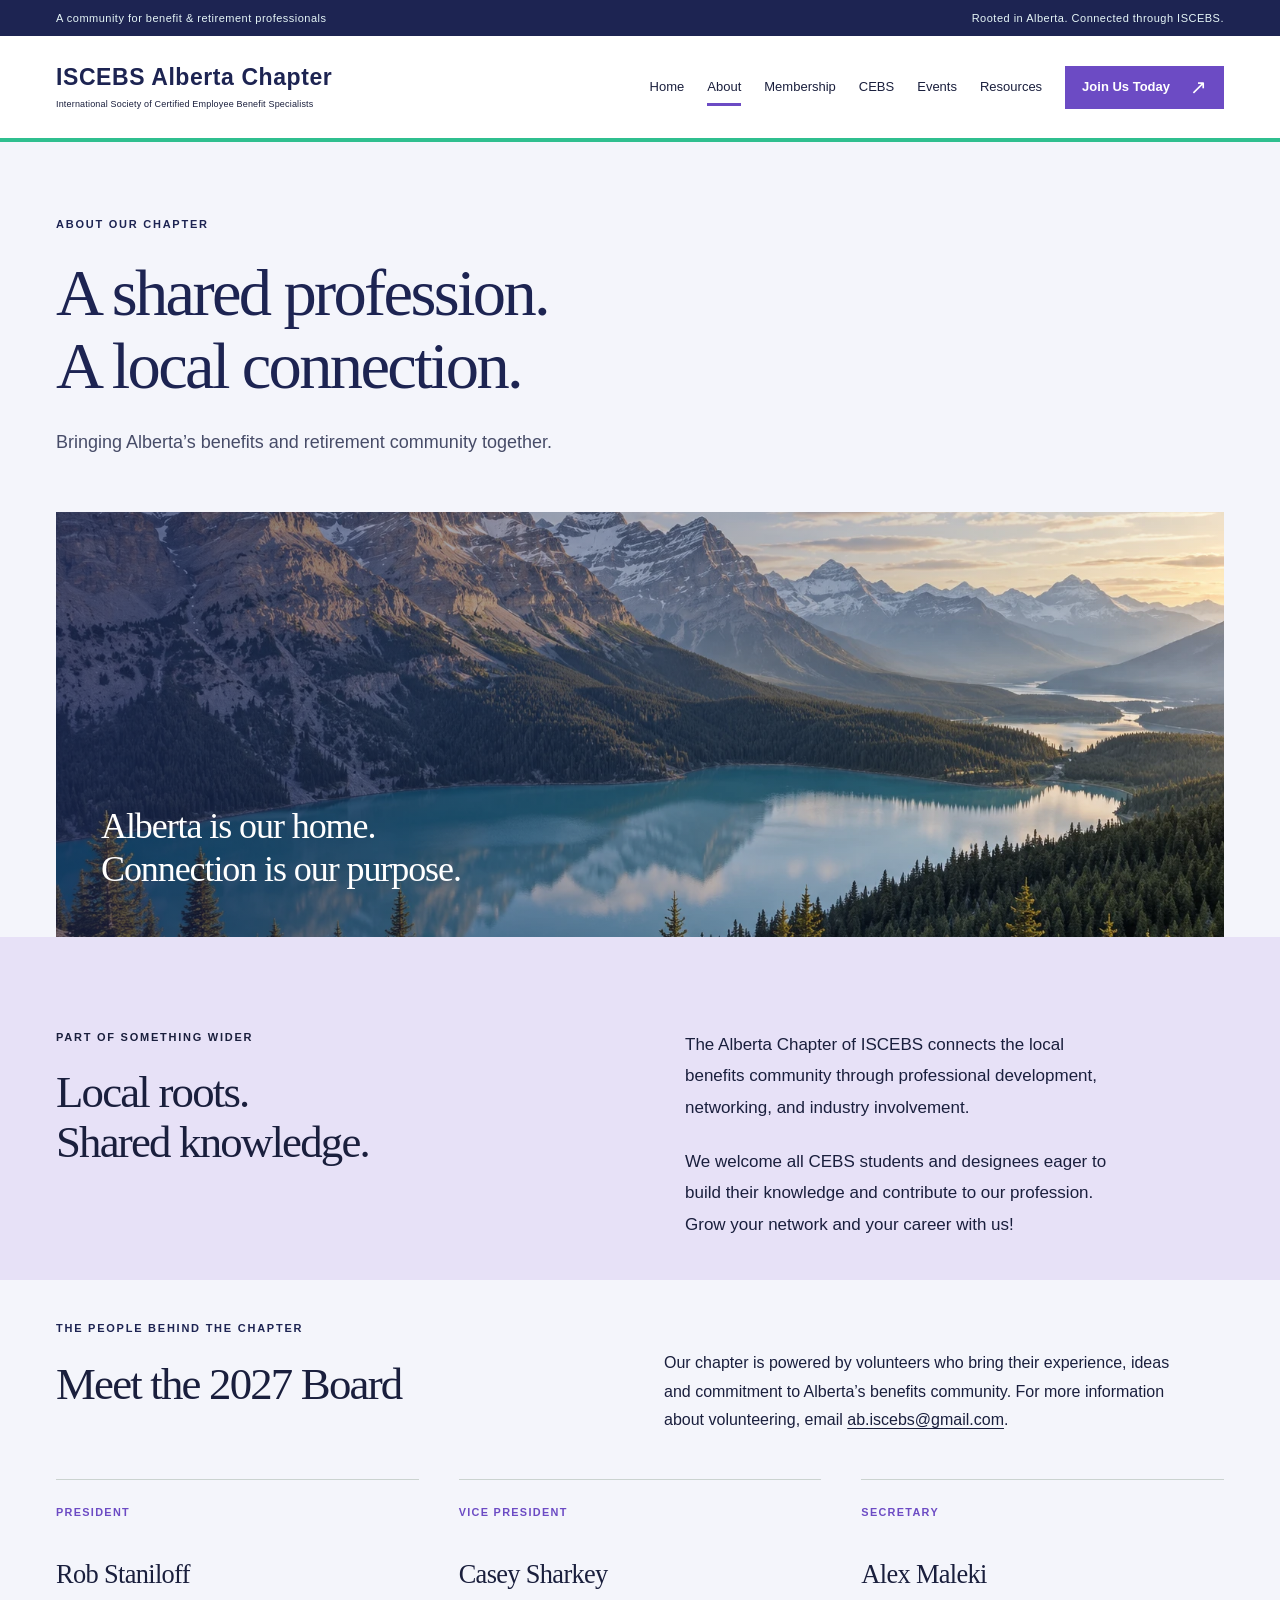
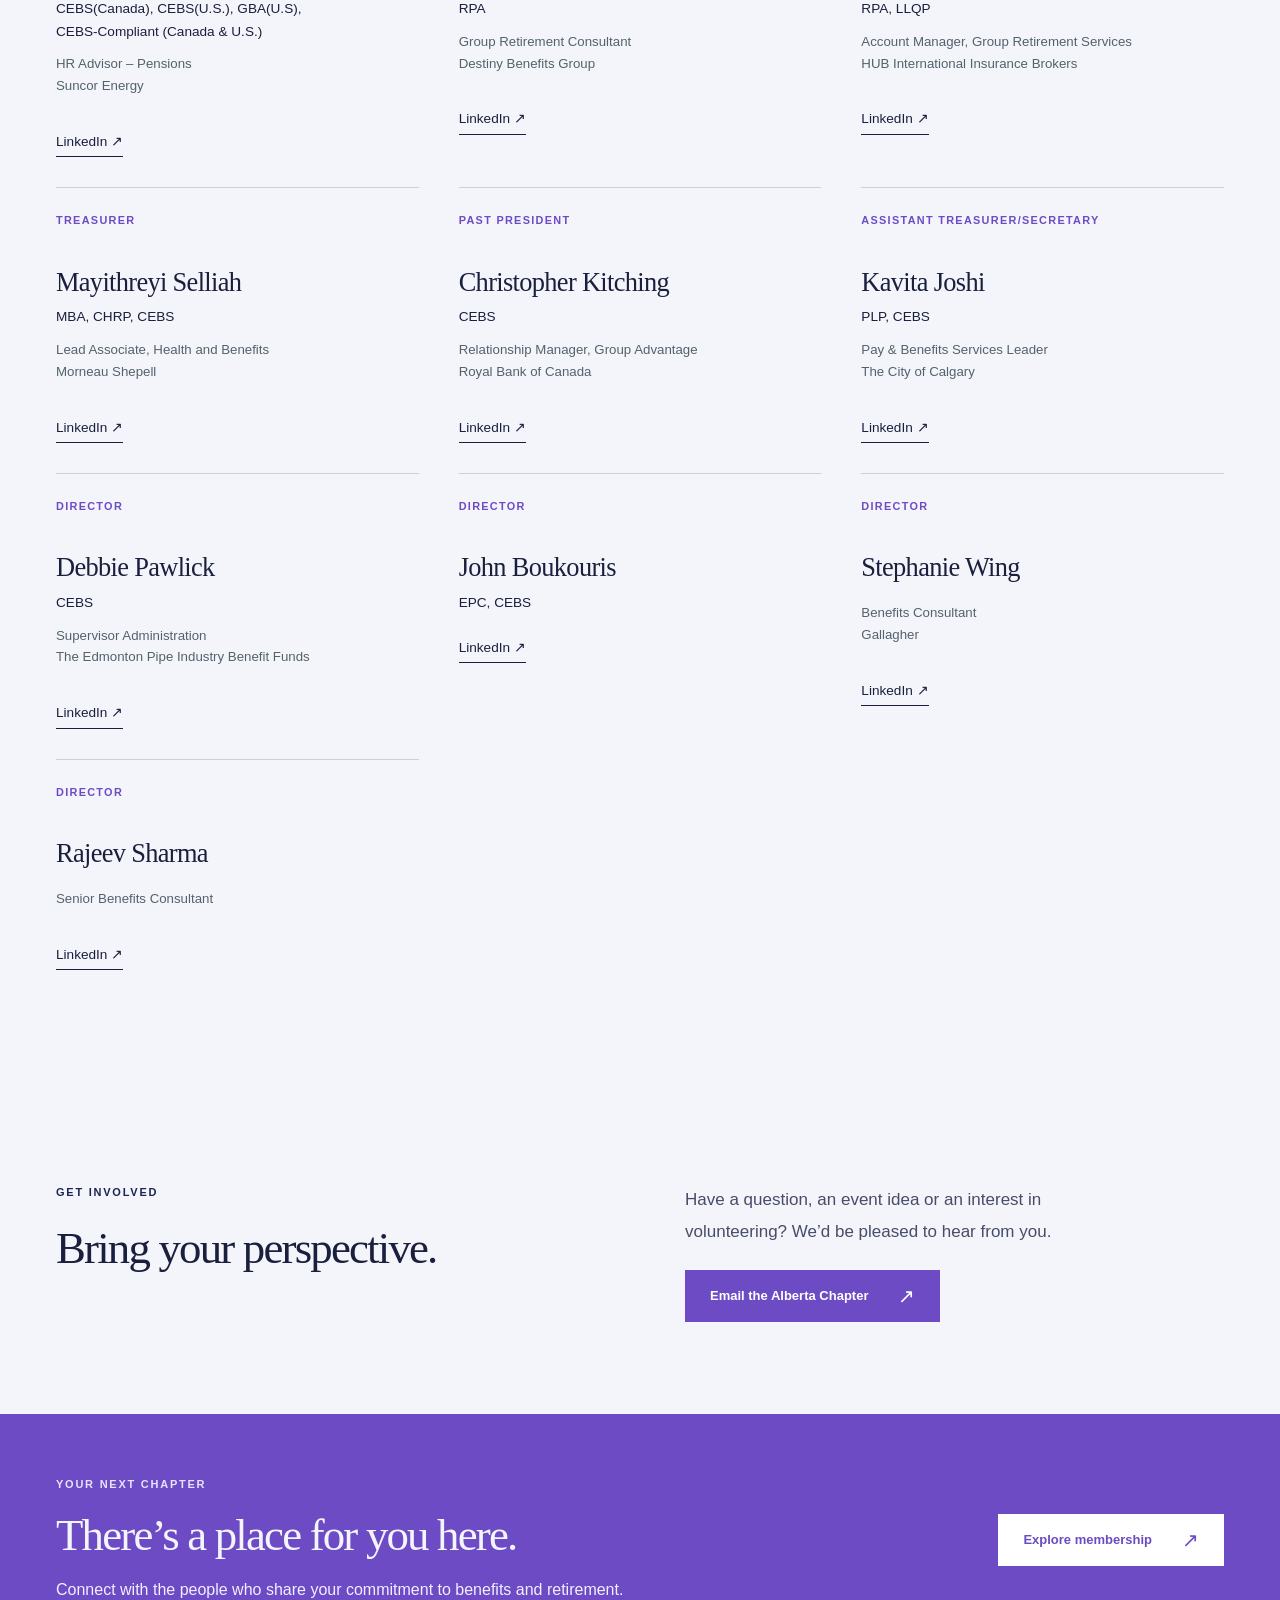
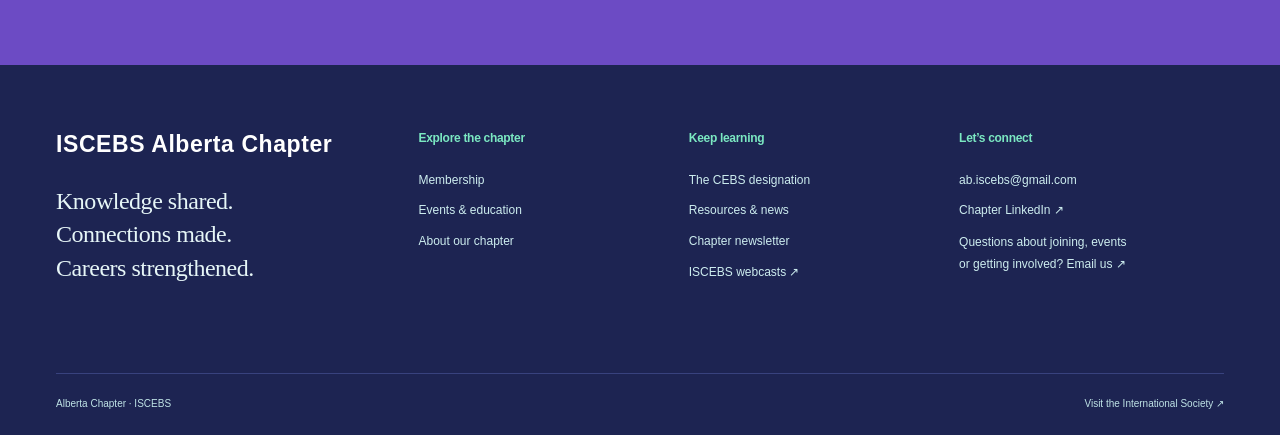
==== about.html @ be8a76d8 "Colour version 3: Northern Lights palette Full copy of the chapter site styled with midnight indigo," ====
<!doctype html><html lang="en-CA"><head><meta charset="UTF-8"><meta name="robots" content="noindex"><meta name="viewport" content="width=device-width,initial-scale=1"><meta name="description" content="Meet the Alberta Chapter of ISCEBS: a community for professional learning, collaboration and lasting connections."><meta property="og:type" content="website"><meta property="og:site_name" content="Alberta Chapter of ISCEBS"><meta property="og:title" content="About the Chapter | Alberta Chapter of ISCEBS"><meta property="og:description" content="Meet the Alberta Chapter of ISCEBS: a community for professional learning, collaboration and lasting connections."><meta property="og:url" content="https://abiscebs.com/about.html"><meta property="og:image" content="https://abiscebs.com/assets/share.jpg"><meta property="og:image:width" content="1200"><meta property="og:image:height" content="630"><meta property="og:image:alt" content="ISCEBS Alberta Chapter – Knowledge shared. Connections made."><meta property="og:locale" content="en_CA"><meta name="twitter:card" content="summary_large_image"><meta name="theme-color" content="#142f40"><title>About the Chapter | Alberta Chapter of ISCEBS</title><link rel="icon" href="assets/favicon.svg" type="image/svg+xml"><link rel="stylesheet" href="assets/style.css"><link rel="stylesheet" href="assets/vibrant.css"><script src="assets/site.js" defer></script><script src="assets/wix-config.js" defer></script><script src="assets/wix-client.js" defer></script><script src="assets/wix-board.js" defer></script></head><body class="vibrant"><a class="skip-link" href="#main">Skip to content</a><div class="topline"><div class="wrap">A community for benefit & retirement professionals<span>Rooted in Alberta. Connected through ISCEBS.</span></div></div><header><div class="wrap header-inner"><a class="wordmark" href="index.html" aria-label="Alberta Chapter of ISCEBS home"><strong>ISCEBS Alberta Chapter</strong><small>International Society of Certified Employee Benefit Specialists</small></a><button class="menu-toggle" aria-controls="site-nav" aria-expanded="false">Menu <span aria-hidden="true">☰</span></button><nav id="site-nav" aria-label="Main navigation"><a href="index.html">Home</a><a href="about.html" aria-current="page">About</a><a href="membership.html">Membership</a><a href="cebs.html">CEBS</a><a href="events.html">Events</a><a href="resources.html">Resources</a><a class="button nav-join" href="http://iscebs.org/join" target="_blank" rel="noopener noreferrer">Join Us Today<span aria-hidden="true">↗</span></a></nav></div></header><main id="main"><section class="page-intro wrap"><div class="eyebrow">ABOUT OUR CHAPTER</div><h1>A shared profession.<br>A local connection.</h1><p class="intro-text">Bringing Alberta’s benefits and retirement community together.</p></section><section class="wrap about-image"><img src="assets/alberta.webp" alt="Morning light across a mountain lake in Alberta"><div class="image-label">Alberta is our home.<br>Connection is our purpose.</div></section><section class="soft-section chapter-context"><div class="wrap section split"><div><div class="eyebrow">PART OF SOMETHING WIDER</div><h2>Local roots.<br>Shared knowledge.</h2></div><div class="prose"><p>The Alberta Chapter of ISCEBS connects the local benefits community through professional development, networking, and industry involvement.</p><p>We welcome all CEBS students and designees eager to build their knowledge and contribute to our profession. Grow your network and your career with us!</p></div></div></section><section class="wrap section" id="board" aria-labelledby="board-heading"><div class="board-intro"><div><div class="eyebrow">THE PEOPLE BEHIND THE CHAPTER</div><h2 id="board-heading">Meet the 2027 Board</h2></div><p>Our chapter is powered by volunteers who bring their experience, ideas and commitment to Alberta’s benefits community. For more information about volunteering, email <a href="mailto:ab.iscebs@gmail.com" style="text-decoration:underline;text-underline-offset:3px">ab.iscebs@gmail.com</a>.</p></div><div class="board-grid" data-wix-board><article class="board-member"><div class="eyebrow">President</div><h3>Rob Staniloff</h3><p class="board-credentials">CEBS(Canada), CEBS(U.S.), GBA(U.S), CEBS-Compliant (Canada &amp; U.S.)</p><p class="board-work">HR Advisor – Pensions<br>Suncor Energy</p><a class="board-link" href="https://www.linkedin.com/in/rob-staniloff-cebs-canada-cebs-u-s-gba-u-s-cebs-compliant-canada-and-u-s-%F0%9F%87%A8%F0%9F%87%A6-%F0%9F%87%BA%F0%9F%87%B8-157169285/" target="_blank" rel="noopener noreferrer" aria-label="Rob Staniloff on LinkedIn">LinkedIn <span aria-hidden="true">↗</span></a></article><article class="board-member"><div class="eyebrow">Vice President</div><h3>Casey Sharkey</h3><p class="board-credentials">RPA</p><p class="board-work">Group Retirement Consultant<br>Destiny Benefits Group</p><a class="board-link" href="https://www.linkedin.com/in/caseysharkeyandco/" target="_blank" rel="noopener noreferrer" aria-label="Casey Sharkey on LinkedIn">LinkedIn <span aria-hidden="true">↗</span></a></article><article class="board-member"><div class="eyebrow">Secretary</div><h3>Alex Maleki</h3><p class="board-credentials">RPA, LLQP</p><p class="board-work">Account Manager, Group Retirement Services<br>HUB International Insurance Brokers</p><a class="board-link" href="https://www.linkedin.com/in/amalekii/" target="_blank" rel="noopener noreferrer" aria-label="Alex Maleki on LinkedIn">LinkedIn <span aria-hidden="true">↗</span></a></article><article class="board-member"><div class="eyebrow">Treasurer</div><h3>Mayithreyi Selliah</h3><p class="board-credentials">MBA, CHRP, CEBS</p><p class="board-work">Lead Associate, Health and Benefits<br>Morneau Shepell</p><a class="board-link" href="https://www.linkedin.com/in/mayithreyi/" target="_blank" rel="noopener noreferrer" aria-label="Mayithreyi Selliah on LinkedIn">LinkedIn <span aria-hidden="true">↗</span></a></article><article class="board-member"><div class="eyebrow">Past President</div><h3>Christopher Kitching</h3><p class="board-credentials">CEBS</p><p class="board-work">Relationship Manager, Group Advantage<br>Royal Bank of Canada</p><a class="board-link" href="https://www.linkedin.com/in/chriskitching/" target="_blank" rel="noopener noreferrer" aria-label="Christopher Kitching on LinkedIn">LinkedIn <span aria-hidden="true">↗</span></a></article><article class="board-member"><div class="eyebrow">Assistant Treasurer/Secretary</div><h3>Kavita Joshi</h3><p class="board-credentials">PLP, CEBS</p><p class="board-work">Pay &amp; Benefits Services Leader<br>The City of Calgary</p><a class="board-link" href="https://www.linkedin.com/in/kavita-joshi-plp-cebs-ab603215/" target="_blank" rel="noopener noreferrer" aria-label="Kavita Joshi on LinkedIn">LinkedIn <span aria-hidden="true">↗</span></a></article><article class="board-member"><div class="eyebrow">Director</div><h3>Debbie Pawlick</h3><p class="board-credentials">CEBS</p><p class="board-work">Supervisor Administration<br>The Edmonton Pipe Industry Benefit Funds</p><a class="board-link" href="https://www.linkedin.com/in/debbie-pawlick-370826a8/" target="_blank" rel="noopener noreferrer" aria-label="Debbie Pawlick on LinkedIn">LinkedIn <span aria-hidden="true">↗</span></a></article><article class="board-member"><div class="eyebrow">Director</div><h3>John Boukouris</h3><p class="board-credentials">EPC, CEBS</p><a class="board-link" href="https://www.linkedin.com/in/john-boukouris-epc-cebs-69357921/" target="_blank" rel="noopener noreferrer" aria-label="John Boukouris on LinkedIn">LinkedIn <span aria-hidden="true">↗</span></a></article><article class="board-member"><div class="eyebrow">Director</div><h3>Stephanie Wing</h3><p class="board-credentials"></p><p class="board-work">Benefits Consultant<br>Gallagher</p><a class="board-link" href="https://www.linkedin.com/in/wingstephanie/" target="_blank" rel="noopener noreferrer" aria-label="Stephanie Wing on LinkedIn">LinkedIn <span aria-hidden="true">↗</span></a></article><article class="board-member"><div class="eyebrow">Director</div><h3>Rajeev Sharma</h3><p class="board-credentials"></p><p class="board-work">Senior Benefits Consultant</p><a class="board-link" href="https://www.linkedin.com/in/rajeev-sharma-60226117/" target="_blank" rel="noopener noreferrer" aria-label="Rajeev Sharma on LinkedIn">LinkedIn <span aria-hidden="true">↗</span></a></article></div></section><section class="wrap section split"><div><div class="eyebrow">GET INVOLVED</div><h2>Bring your perspective.</h2></div><div class="prose"><p>Have a question, an event idea or an interest in volunteering? We’d be pleased to hear from you.</p><a class="button" href="mailto:ab.iscebs@gmail.com">Email the Alberta Chapter<span aria-hidden="true">↗</span></a></div></section><section class="join-band"><div class="wrap join-inner"><div><div class="eyebrow">YOUR NEXT CHAPTER</div><h2>There’s a place for you here.</h2><p>Connect with the people who share your commitment to benefits and retirement.</p></div><a class="button light" href="membership.html">Explore membership<span aria-hidden="true">↗</span></a></div></section></main><footer><div class="wrap footer-main"><div class="footer-brand"><a class="wordmark" href="index.html"><strong>ISCEBS Alberta Chapter</strong></a><p>Knowledge shared.<br>Connections made.<br>Careers strengthened.</p></div><div><h3>Explore the chapter</h3><a href="membership.html">Membership</a><a href="events.html">Events & education</a><a href="about.html">About our chapter</a></div><div><h3>Keep learning</h3><a href="cebs.html">The CEBS designation</a><a href="resources.html">Resources & news</a><a href="newsletter.html">Chapter newsletter</a><a href="https://www.iscebs.org/home/education---resources/webcasts" target="_blank" rel="noopener noreferrer">ISCEBS webcasts ↗</a></div><div><h3>Let’s connect</h3><a href="mailto:ab.iscebs@gmail.com">ab.iscebs@gmail.com</a><a href="https://www.linkedin.com/company/94094639/" target="_blank" rel="noopener noreferrer">Chapter LinkedIn ↗</a><p>Questions about joining, events<br>or getting involved? <a class="footer-email" href="mailto:ab.iscebs@gmail.com">Email us&nbsp;<span aria-hidden="true">↗</span></a></p></div></div><div class="wrap footer-bottom"><span>Alberta Chapter · ISCEBS</span><a href="https://www.iscebs.org/" target="_blank" rel="noopener noreferrer">Visit the International Society ↗</a></div></footer></body></html>
---- assets/style.css ----
:root{--navy:#142f40;--ink:#173548;--blue:#355d70;--ivory:#f7f5ef;--paper:#fff;--muted:#586972;--line:#d9dfdf;--sage:#dfe8df;--gold:#dbcda9;--serif:Georgia,'Times New Roman',serif;--sans:'Aptos','Segoe UI',Arial,sans-serif}*{box-sizing:border-box}html{scroll-behavior:smooth;scroll-padding-top:100px}body{margin:0;color:var(--ink);background:var(--ivory);font-family:var(--sans);font-size:16px;line-height:1.65}a{color:inherit;text-decoration:none}button,input{font:inherit}button,a,input,summary{-webkit-tap-highlight-color:transparent}button{cursor:pointer}img{display:block;width:100%;height:100%;object-fit:cover}h1,h2,h3,p{margin-top:0}h1,h2{font-family:var(--serif);font-weight:400;letter-spacing:-.04em;line-height:1.1}h1{font-size:clamp(46px,5.2vw,76px)}h2{font-size:clamp(34px,3.5vw,50px);margin-bottom:26px}h3{font-size:22px;line-height:1.35;letter-spacing:-.025em;font-weight:550;margin-bottom:12px}p{margin-bottom:23px}em{font-weight:400}.wrap{max-width:1280px;width:calc(100% - 112px);margin-inline:auto}.eyebrow{font-size:11px;font-weight:650;letter-spacing:.16em;text-transform:uppercase;margin-bottom:22px;line-height:1.6}.topline{background:var(--navy);color:#e4e9e7;font-size:11px;letter-spacing:.045em}.topline>.wrap{display:flex;justify-content:space-between;padding-block:9px}header{background:var(--ivory);border-bottom:1px solid var(--line);position:sticky;top:0;z-index:10}.header-inner{display:flex;align-items:center;justify-content:space-between;min-height:102px;gap:28px}.wordmark{display:inline-block}.wordmark strong{font-weight:650;font-size:23px;letter-spacing:.025em;white-space:nowrap;line-height:1.3}.wordmark strong span{color:#85948d;font-weight:300;padding-inline:5px}.wordmark small{display:block;font-size:9px;letter-spacing:.02em;max-width:278px;margin-top:5px;line-height:1.5}nav{display:flex;align-items:center;gap:23px;font-size:13px}nav>a:not(.button){position:relative;padding-block:10px;white-space:nowrap}nav>a[aria-current=page]:after{content:'';position:absolute;height:2px;left:0;right:0;bottom:2px;background:var(--blue)}nav a:hover{color:var(--blue)}.button{display:inline-flex;align-items:center;justify-content:center;gap:30px;background:var(--navy);color:white;min-height:52px;padding:13px 24px;font-size:13px;font-weight:550;border:1px solid var(--navy);line-height:1.5;transition:background .2s,transform .2s}.button:hover{background:#2b5367;color:white;transform:translateY(-2px)}.button.light{background:var(--ivory);color:var(--navy);border-color:var(--ivory)}.button.light:hover{background:var(--sage)}.button.nav-join{min-height:43px;padding:10px 16px;gap:20px}.button span,.text-link span,.hero-link span{font-size:20px;line-height:1}.text-link{display:inline-flex;align-items:center;justify-content:space-between;gap:28px;font-size:14px;font-weight:550;border-bottom:1px solid #899da5;padding-bottom:8px}.text-link:hover{color:#527184;border-color:currentColor}.menu-toggle{display:none}.hero{display:grid;grid-template-columns:1.03fr 1fr;min-height:650px}.hero-copy{background:var(--navy);color:var(--ivory);padding:70px 62px 48px max(56px,calc((100vw - 1280px)/2));display:flex;flex-direction:column;justify-content:center}.hero-copy .eyebrow{color:#bacac9}.hero h1{max-width:650px;font-size:clamp(45px,4.65vw,72px);margin-bottom:30px}.hero-copy p{max-width:540px;font-size:17px;color:#dee6e7;line-height:1.8}.actions{display:flex;gap:30px;align-items:center;flex-wrap:wrap;margin-top:16px}.hero-link{display:inline-flex;align-items:center;gap:25px;border-bottom:1px solid #728893;padding-bottom:6px;font-size:14px}.hero-note{display:flex;align-items:center;gap:16px;font-size:11px;letter-spacing:.02em;color:#bfcece;margin-top:52px}.short-rule{width:28px;height:1px;background:var(--gold)}.hero-photo{position:relative;overflow:hidden}.hero-photo img{object-position:55% center}.hero-photo:after{content:'';position:absolute;inset:40% 0 0;background:linear-gradient(transparent,rgba(13,34,41,.6))}.photo-caption{position:absolute;z-index:1;bottom:47px;left:42px;font-family:var(--serif);font-size:33px;line-height:1.2;color:white;letter-spacing:-.03em}.chapter-strip{display:grid;grid-template-columns:repeat(3,1fr);border-bottom:1px solid var(--line);padding-block:30px;color:var(--muted);font-size:13px}.chapter-strip span{padding-left:25px;border-left:1px solid #a6b4b3}.chapter-strip span:first-child{padding-left:0;border:0}.section{padding-block:92px}.vision-grid{display:grid;grid-template-columns:.75fr 1.25fr;gap:110px}.prose{font-size:17px;color:#4a606c;line-height:1.85}.prose p:last-child{margin-bottom:0}.margin-note{color:#63746b;font-family:var(--serif);font-style:italic;font-size:26px;line-height:1.4;margin-top:50px;letter-spacing:-.02em}.credential-section{padding-block:88px;background:#e7ece7}.credential-grid{display:grid;grid-template-columns:.82fr 1.18fr;gap:95px;align-items:center}.credential-grid>div>h2{max-width:550px}.credential-art{min-height:440px;background:var(--navy);color:var(--ivory);padding:38px 38px 28px;display:flex;flex-direction:column;position:relative;overflow:hidden}.credential-art:after{content:'';position:absolute;width:360px;height:360px;border:1px solid #416070;border-radius:50%;right:-120px;bottom:-160px}.credential-art>span{font-size:9px;letter-spacing:.16em;z-index:1}.big-cebs{font-family:var(--serif);font-size:clamp(75px,7.6vw,117px);letter-spacing:-.055em;line-height:1.2;margin-block:42px 25px}.big-cebs>span{font-family:var(--sans);font-size:19px;vertical-align:top;display:inline-block;padding-top:15px}.credential-lines{display:flex;flex-direction:column;gap:6px;font-size:9px;letter-spacing:.17em;color:#bed0cc}.credential-bottom{font-family:var(--serif);font-size:28px;line-height:1.3;margin-top:auto;padding-top:25px;z-index:1}.credential-section .text-link{margin-top:28px}.section-top{display:flex;justify-content:space-between;align-items:end;gap:30px;margin-bottom:38px}.section-top h2{margin-bottom:0}.section-top>.text-link{margin-bottom:5px;white-space:nowrap}.event-feature{display:flex;align-items:center;gap:37px;border-top:1px solid #aab7b8;border-bottom:1px solid #aab7b8;padding:32px 0}.event-feature:hover .event-info h3{color:#51758a}.event-date{width:96px;height:128px;flex-shrink:0;background:var(--sage);display:flex;flex-direction:column;align-items:center;justify-content:center;line-height:1.2}.event-date>span{letter-spacing:.13em;font-size:11px}.event-date strong{font-family:var(--serif);font-weight:400;font-size:58px;margin-block:2px}.event-date small{font-size:11px}.event-info .eyebrow{margin-bottom:9px;color:var(--muted)}.event-info h3{font-family:var(--serif);font-size:31px;font-weight:400;margin-bottom:10px}.event-info p{margin-bottom:10px;color:var(--muted)}.event-meta{font-size:12px}.round-arrow{margin-left:auto;flex-shrink:0;border:1px solid #99acad;border-radius:50%;width:49px;height:49px;display:grid;place-items:center;font-size:24px}.resource-feature{display:grid;grid-template-columns:1.1fr .9fr;background:#e8ece9;margin-bottom:100px}.resource-photo{min-height:400px}.resource-photo img{object-position:60% center}.resource-copy{padding:62px 50px}.resource-copy p{color:var(--muted);max-width:400px}.join-band{background:var(--navy);color:var(--ivory);padding-block:62px}.join-inner{display:flex;align-items:center;justify-content:space-between;gap:50px}.join-inner .eyebrow{color:#bdcbc9;margin-bottom:17px}.join-inner h2{margin-bottom:17px}.join-inner p{color:#cbd8d8;margin:0}.join-inner>.button{flex-shrink:0}footer{background:#f0eee7}.footer-main{display:grid;grid-template-columns:1.4fr 1fr 1fr 1.15fr;gap:40px;padding-block:65px}.footer-brand p{font-family:var(--serif);font-size:24px;line-height:1.4;letter-spacing:-.02em;margin-top:24px}.footer-main h3{font-size:12px;font-weight:650;margin-bottom:24px}.footer-main>div>a:not(.wordmark){display:block;font-size:12px;color:#4f6570;margin-bottom:11px}.footer-main>div>p:not(.footer-brand p){font-size:12px;color:#4f6570;line-height:1.8}.footer-bottom{display:flex;justify-content:space-between;gap:20px;border-top:1px solid #cfd6d3;padding-block:22px;font-size:10px;color:var(--muted)}.page-intro{padding-top:74px;padding-bottom:53px}.page-intro h1{margin-bottom:25px;max-width:900px}.intro-text{font-size:18px;max-width:650px;color:var(--muted);line-height:1.75;margin-bottom:0}.membership-lead{display:grid;grid-template-columns:1fr 1fr;gap:85px;margin-bottom:95px}.membership-statement{background:var(--navy);padding:42px;color:var(--ivory);position:relative;overflow:hidden}.membership-statement h2{font-size:38px;max-width:400px;position:relative}.membership-statement p{color:#d1dedd;max-width:400px;position:relative}.large-number{font-family:var(--serif);font-size:160px;line-height:1;color:#345362;display:block;margin-bottom:35px;letter-spacing:-.08em}.member-reasons{align-self:center}.member-reasons article{display:flex;gap:25px;padding:25px 0;border-top:1px solid var(--line)}.member-reasons article:last-child{border-bottom:1px solid var(--line)}.member-reasons article>span{font-family:var(--serif);font-size:26px;color:#85958e}.member-reasons p{color:var(--muted);margin-bottom:0}.soft-section{background:#e9eee9}.split{display:grid;grid-template-columns:1fr 1fr;gap:90px}.split>div>p{color:var(--muted);max-width:440px}.steps{display:grid;grid-template-columns:repeat(3,1fr);gap:48px;margin-block:35px}.steps article{border-top:1px solid #97aaa9;padding-top:26px}.steps article>span{font-family:var(--serif);font-size:35px;color:#768d88;display:block;margin-bottom:25px}.steps p{color:var(--muted)}.faq-section{display:grid;grid-template-columns:.85fr 1.15fr;gap:80px;padding-top:30px}.faq details{border-top:1px solid #bdc9ca;padding:20px 0}.faq details:last-child{border-bottom:1px solid #bdc9ca}.faq summary{list-style:none;cursor:pointer;font-size:16px;font-weight:550;display:flex;justify-content:space-between;gap:25px}.faq summary::-webkit-details-marker{display:none}.faq summary>span{font-size:23px;line-height:1.2;font-weight:400}.faq details[open] summary>span{transform:rotate(45deg)}.faq details>div{padding-top:17px;color:var(--muted)}.faq a{text-decoration:underline;text-underline-offset:3px}.cebs-intro{padding-top:10px}.cebs-intro .credential-art{min-height:420px}.cebs-intro .button{margin-top:25px}.designation-tracks{display:grid;grid-template-columns:1fr 1fr;gap:30px}.designation-tracks article{border-top:1px solid #96aaa5;padding-top:25px}.designation-tracks .eyebrow{font-size:9px;margin-bottom:12px;letter-spacing:.1em}.designation-tracks h3{font-family:var(--serif);font-size:50px;font-weight:400}.designation-tracks p{font-size:13px;color:var(--muted)}.track-note{grid-column:1/-1;border-top:1px solid #b9c9c2;padding-top:18px;color:var(--muted);font-size:13px}.course-list{padding:0;margin:0;list-style:none}.course-list li{display:flex;align-items:center;gap:24px;padding:22px 0;border-top:1px solid #bdc9ca}.course-list li:last-child{border-bottom:1px solid #bdc9ca}.course-list li>strong{font-size:13px;width:85px;flex-shrink:0}.course-list h3{font-size:16px;margin-bottom:4px}.course-list div>span{font-size:11px;color:var(--muted)}.course-index{margin-left:auto;color:#91a0a0;font-family:var(--serif);font-size:22px}.featured-event{display:grid;grid-template-columns:1fr 1fr;gap:80px;margin-bottom:90px;align-items:start}.event-poster{background:var(--navy);color:var(--ivory);padding:42px;min-height:570px;display:flex;flex-direction:column;position:relative;overflow:hidden}.event-poster:after{content:'';position:absolute;inset:auto -60px -160px auto;width:350px;height:350px;border:1px solid #416575;border-radius:50%}.event-poster h2{font-size:clamp(40px,4.5vw,64px);margin-block:43px 60px}.event-poster h2 em{color:var(--gold)}.poster-bottom{display:flex;flex-direction:column;margin-top:auto;position:relative;z-index:1}.poster-bottom strong{font-family:var(--serif);font-size:32px;font-weight:400}.poster-bottom span{font-size:12px;letter-spacing:.05em;color:#bbcecc}.tag{display:inline-block;font-size:10px;letter-spacing:.04em;padding:5px 10px;background:var(--sage);margin-bottom:22px}.event-details h2{font-size:38px}.event-details>p{color:var(--muted)}dl{margin-block:28px}dl>div{display:grid;grid-template-columns:100px 1fr;gap:17px;border-top:1px solid var(--line);padding:14px 0;font-size:13px}dt{font-weight:600}dd{margin:0;color:var(--muted)}.small-note{font-size:11px;color:var(--muted);line-height:1.7;margin-top:20px}.resource-row{border-top:1px solid #b7c9c1;padding-top:20px;margin-top:25px}.resource-row small{display:block;font-size:11px;margin-top:10px}.resource-banner{display:grid;grid-template-columns:1.4fr 1fr;min-height:345px;background:var(--navy);color:var(--ivory)}.resource-banner>div{padding:45px;display:flex;flex-direction:column;justify-content:center}.resource-banner>div>span{font-size:10px;letter-spacing:.14em;margin-bottom:30px;color:#c0d0cb}.resource-banner h2{font-size:36px;margin:0}.resource-controls{display:flex;justify-content:space-between;gap:25px;align-items:center;padding-bottom:33px;border-bottom:1px solid var(--line)}.filters{display:flex;gap:8px;flex-wrap:wrap}.filters button{border:1px solid #b9c8c5;background:transparent;padding:8px 16px;font-size:12px;border-radius:2px;color:var(--ink)}.filters button[aria-pressed=true]{background:var(--navy);color:white;border-color:var(--navy)}.filters button:hover{border-color:var(--navy)}.search-label input{width:235px;background:transparent;border:0;border-bottom:1px solid #9cafae;padding:9px 2px;font-size:13px;color:var(--ink);border-radius:0}.resource-list{display:grid;grid-template-columns:repeat(3,1fr);column-gap:45px}.resource-item{padding:32px 0 28px;border-bottom:1px solid #bfcccc;display:flex;flex-direction:column}.resource-item .eyebrow{color:#52675d;margin-bottom:17px}.resource-item h3{font-family:var(--serif);font-size:29px;font-weight:400}.resource-item p{color:var(--muted);font-size:14px}.access-note{font-size:10px;color:var(--muted);margin-top:auto;margin-bottom:17px}.resource-item .text-link{align-self:start;font-size:12px}.about-image{height:425px;position:relative;overflow:hidden}.about-image:after{content:'';position:absolute;inset:0;background:linear-gradient(90deg,rgba(10,30,39,.55),transparent)}.about-image img{object-position:center 48%}.image-label{position:absolute;bottom:45px;left:45px;z-index:1;font-family:var(--serif);font-size:36px;color:#fff;line-height:1.2;letter-spacing:-.03em}.sr-only{position:absolute;width:1px;height:1px;padding:0;margin:-1px;overflow:hidden;clip:rect(0,0,0,0);white-space:nowrap;border:0}.skip-link{position:fixed;top:-80px;left:20px;z-index:100;background:var(--ivory);padding:12px 20px;border:2px solid var(--navy)}.skip-link:focus{top:12px}:focus-visible{outline:3px solid #ba914d;outline-offset:5px}[hidden]{display:none!important}
@media(min-width:1600px){.hero-copy{padding-right:80px}.hero{min-height:730px}}
@media(max-width:1150px){.wrap{width:calc(100% - 72px)}.header-inner{gap:20px}nav{gap:16px;font-size:12px}.wordmark strong{font-size:20px}.wordmark small{font-size:8px;max-width:235px}.hero-copy{padding:55px 40px 40px 36px}.hero h1{font-size:54px}.hero{min-height:625px}.hero-copy p{font-size:15px}.credential-grid,.vision-grid{gap:55px}.credential-art{padding:30px;min-height:420px}.footer-main{gap:22px}.footer-brand .wordmark strong{font-size:18px}.featured-event{gap:45px}.split{gap:55px}.resource-banner h2{font-size:32px}}
@media(max-width:960px){.header-inner{min-height:87px}.menu-toggle{display:flex;gap:15px;align-items:center;background:transparent;color:var(--ink);padding:10px 0;border:0;font-size:13px}nav{display:none;position:absolute;top:100%;left:0;right:0;background:var(--ivory);padding:20px 36px 30px;border-bottom:1px solid var(--line);box-shadow:0 12px 20px #142f4012}nav.open{display:flex;align-items:stretch;flex-direction:column;gap:8px}nav a{font-size:15px}nav .button{align-self:start;margin-top:10px}nav>a[aria-current=page]:after{width:32px}.hero h1{font-size:47px}.hero{min-height:600px}.hero-copy{padding-right:30px}.hero .actions{gap:22px}.hero-link{font-size:12px}.hero .button{padding:12px 18px;gap:18px}.hero-note{font-size:10px;margin-top:40px}.photo-caption{left:30px;font-size:29px}.section{padding-block:70px}.vision-grid{grid-template-columns:.65fr 1.35fr;gap:45px}.prose{font-size:16px}.credential-grid{gap:45px;grid-template-columns:.85fr 1.15fr}.credential-section{padding-block:70px}.credential-art{min-height:430px;padding:26px}.big-cebs{font-size:78px}.resource-copy{padding:40px 30px}.resource-photo{min-height:375px}.resource-copy h2{font-size:35px}.resource-feature{margin-bottom:70px}.join-inner h2{font-size:37px}.join-inner p{font-size:14px}.footer-main{grid-template-columns:1.3fr 1fr;row-gap:35px}.membership-lead{gap:45px;margin-bottom:70px}.membership-statement{padding:30px}.membership-statement h2{font-size:33px}.steps{gap:30px}.faq-section{gap:45px}.designation-tracks{gap:20px}.course-list li{gap:15px}.course-list li>strong{width:75px;font-size:12px}.course-list h3{font-size:14px}.featured-event{gap:35px}.event-poster{padding:30px;min-height:550px}.event-poster h2{font-size:43px}.event-details h2{font-size:32px}.event-details .button{font-size:12px;gap:15px;padding:12px 15px}.resource-banner>div{padding:30px}.resource-banner h2{font-size:29px}.resource-controls{align-items:start;flex-direction:column}.resource-list{grid-template-columns:repeat(2,1fr)}.resource-controls .search-label,.search-label input{width:100%}}
@media(max-width:650px){.wrap{width:calc(100% - 40px)}.topline>.wrap{font-size:9px;letter-spacing:0;padding-block:7px}.topline span{display:none}.header-inner{min-height:80px;gap:15px}.wordmark strong{font-size:19px}.wordmark small{max-width:210px;font-size:7px}.hero{display:flex;flex-direction:column}.hero-copy{padding:44px 24px 35px}.hero h1{font-size:46px;line-height:1.07;max-width:420px;margin-bottom:25px}.hero-copy p{font-size:15px}.hero-copy .eyebrow{font-size:10px}.hero-note{margin-top:32px}.hero-photo{height:310px}.hero-photo img{object-position:center 60%}.photo-caption{bottom:25px;left:25px;font-size:28px}.chapter-strip{padding-block:21px;font-size:10px;gap:10px;line-height:1.5}.chapter-strip span{padding-left:12px}.section{padding-block:52px}h2{font-size:35px}.vision-grid,.credential-grid,.split,.membership-lead,.featured-event,.faq-section{grid-template-columns:1fr;gap:28px}.margin-note{display:none}.vision-grid h2{margin-bottom:0}.prose{font-size:15px}.credential-section{padding-block:48px}.credential-grid{gap:34px}.credential-art{min-height:325px;max-width:none;padding:28px}.big-cebs{font-size:103px;margin-block:20px}.credential-bottom{font-size:25px;padding-top:17px}.credential-art:after{right:-60px}.credential-lines{font-size:8px}.section-top{align-items:start;flex-direction:column;gap:22px;margin-bottom:26px}.section-top h2{max-width:330px}.event-feature{gap:20px;padding-block:25px;position:relative;align-items:start}.event-date{width:69px;height:105px}.event-date strong{font-size:47px}.event-date>span,.event-date small{font-size:9px}.event-info .eyebrow{font-size:8px}.event-info h3{font-size:25px}.event-info p{font-size:12px;margin-bottom:8px}.event-meta{font-size:10px;padding-right:15px}.round-arrow{display:none}.resource-feature{display:flex;flex-direction:column;margin-bottom:50px}.resource-photo{min-height:0;height:245px}.resource-copy{padding:33px 25px 38px}.resource-copy .eyebrow{font-size:10px}.resource-copy h2{font-size:34px}.resource-copy p{font-size:14px}.join-band{padding-block:44px}.join-inner{align-items:start;flex-direction:column;gap:24px}.join-inner h2{font-size:36px}.join-inner p{font-size:14px}.footer-main{grid-template-columns:1fr 1fr;gap:30px 20px;padding-block:45px}.footer-brand{grid-column:1/-1}.footer-brand p{font-size:22px;margin-bottom:0}.footer-main>div:last-child{grid-column:1/-1}.footer-main h3{font-size:11px;margin-bottom:18px}.footer-main>div>a:not(.wordmark){font-size:11px}.footer-bottom{flex-direction:column;gap:10px;padding-block:20px}.page-intro{padding-top:45px;padding-bottom:35px}.page-intro h1{font-size:45px}.intro-text{font-size:16px}.membership-lead{margin-bottom:50px}.membership-statement{padding:32px}.membership-statement h2{font-size:35px}.large-number{font-size:120px;margin-bottom:25px}.member-reasons article{padding-block:21px}.member-reasons article>span{font-size:23px}.member-reasons h3{font-size:21px}.member-reasons p{font-size:14px}.steps{grid-template-columns:1fr;gap:22px;margin-block:28px}.steps article{display:grid;grid-template-columns:45px 1fr;column-gap:15px;padding-top:20px}.steps article>span{grid-row:1/3;font-size:27px}.steps h3{font-size:20px}.steps p{font-size:14px;margin:0}.faq-section{padding-top:10px;padding-bottom:55px}.faq summary{font-size:15px}.faq details>div{font-size:14px}.cebs-intro{padding-top:5px}.cebs-intro .credential-art{min-height:310px}.designation-tracks{grid-template-columns:1fr;gap:25px}.designation-tracks h3{font-size:45px;margin-bottom:15px}.designation-tracks p{margin-bottom:12px}.course-list li{gap:15px}.course-list li>strong{width:79px;font-size:12px}.course-list h3{font-size:15px}.course-index{font-size:18px}.featured-event{margin-bottom:50px;gap:30px}.event-poster{min-height:420px;padding:30px}.event-poster h2{font-size:46px;margin-block:28px 45px}.poster-bottom strong{font-size:29px}.event-details h2{font-size:34px}.event-details>p{font-size:15px}dl>div{grid-template-columns:80px 1fr;font-size:12px}.event-details .button{min-height:52px;font-size:12px}.resource-banner{display:flex;flex-direction:column;min-height:0}.resource-banner img{height:240px}.resource-banner>div{padding:30px}.resource-banner>div>span{margin-bottom:18px;font-size:9px}.resource-banner h2{font-size:34px}.filters{gap:6px}.filters button{padding:7px 12px;font-size:11px}.resource-list{grid-template-columns:1fr}.resource-item{padding-block:26px}.resource-item h3{font-size:28px}.resource-item p{margin-bottom:17px}.resource-item .eyebrow{font-size:9px;margin-bottom:12px}.about-image{height:320px}.image-label{left:25px;bottom:27px;font-size:30px}.about-image img{object-position:60% center}.actions{gap:23px}.button{gap:24px;font-size:12px;padding:13px 21px}.eyebrow{font-size:10px;margin-bottom:18px}}
@media(prefers-reduced-motion:reduce){html{scroll-behavior:auto}*,*:before,*:after{transition:none!important}}

@media(max-width:360px){.wordmark strong{font-size:17px}.wordmark small{max-width:185px}.menu-toggle{font-size:12px;gap:8px}.hero h1{font-size:40px}.hero .actions{gap:17px}.hero .button{gap:14px}}

.registration-panel{border-top:1px solid var(--line,#d8dedb);padding:24px 0;margin-top:20px}.registration-panel h3{font-size:1.4rem;margin:0 0 12px}.registration-panel p{margin-bottom:16px}.registration-retry{background:transparent;border:0;padding:0;color:inherit;text-decoration:underline;font:inherit;cursor:pointer}.registration-panel [hidden]{display:none!important}

.board-intro{display:grid;grid-template-columns:1fr 1fr;gap:48px;align-items:end;margin-bottom:44px}.board-intro p{max-width:520px;margin:0;line-height:1.8}.board-grid{display:grid;grid-template-columns:repeat(3,minmax(0,1fr));column-gap:40px;row-gap:0}.board-member{border-top:1px solid #cbd3d0;padding:30px 0;display:flex;flex-direction:column;align-items:flex-start;min-width:0}.board-member .eyebrow{font-size:.68rem;letter-spacing:.12em;line-height:1.6}.board-member h3{font-family:Georgia,serif;font-size:1.65rem;line-height:1.2;margin:15px 0 8px;font-weight:400}.board-credentials{font-size:.85rem;line-height:1.65;margin:0 0 20px;max-width:290px}.board-link{margin-top:auto;font-size:.85rem;text-decoration:none;border-bottom:1px solid currentColor;padding-bottom:3px}.board-link:hover{opacity:.7}@media(max-width:900px){.board-grid{grid-template-columns:repeat(2,minmax(0,1fr))}}@media(max-width:600px){.board-intro{grid-template-columns:1fr;gap:20px}.board-grid{grid-template-columns:1fr}.board-member{padding:26px 0}}

.board-portrait{display:block;width:160px;max-width:100%;height:auto;aspect-ratio:372/491;object-fit:cover;margin:0 0 20px;border-radius:2px}.board-member{padding-top:24px}

.board-work{font-size:.83rem;line-height:1.65;color:#53626b;margin:0 0 22px;max-width:290px}.board-member .board-credentials{margin-bottom:10px}.board-member .board-link{margin-top:12px}

.chapter-context .section{padding-bottom:40px}#board{padding-top:40px}@media(max-width:600px){.chapter-context .section{padding-bottom:28px}#board{padding-top:28px}}

.newsletter-feature{display:grid;grid-template-columns:1.1fr .9fr;align-items:center;gap:72px}.newsletter-feature p{color:var(--muted);line-height:1.8;max-width:520px}.newsletter-cover{background:#142f40;color:#f7f5ef;padding:40px;min-height:300px;display:flex;flex-direction:column;justify-content:space-between}.newsletter-cover .eyebrow{color:#bccdca}.newsletter-cover h3,.newsletter-cover h2{font-family:Georgia,serif;font-size:42px;font-weight:400;line-height:1.12;margin:32px 0}.newsletter-cover p{color:#d5dfdc;font-size:14px;margin:0}.newsletter-latest{padding-block:24px 40px}.newsletter-empty{border-top:1px solid #cbd3d0;margin-top:30px;padding:24px 0;color:var(--muted)}@media(max-width:700px){.newsletter-feature{grid-template-columns:1fr;gap:30px}.newsletter-cover{padding:30px;min-height:260px}.newsletter-cover h3,.newsletter-cover h2{font-size:36px}}

.issue-breadcrumb{display:flex;justify-content:space-between;gap:20px;padding-block:30px;font-size:13px;color:var(--muted)}.issue-hero{background:#142f40;color:#f7f5ef;padding:54px}.issue-hero .eyebrow{color:#c4d7d0}.issue-hero h1{font-size:clamp(48px,7vw,88px);margin:24px 0;line-height:1.03}.issue-hero>p{max-width:620px;color:#d4dfdc;font-size:20px}.issue-meta{display:flex;flex-wrap:wrap;gap:22px;margin-top:38px;font-size:12px;letter-spacing:.12em}.issue-draft{color:#ead8ae}.issue-review-note{font-size:13px;color:#5b5544;background:#f0eadc;padding:18px 28px;line-height:1.6}.issue-contents{display:flex;flex-wrap:wrap;gap:22px;padding-block:28px;border-bottom:1px solid #cbd3d0;font-size:14px}.issue-contents>span{font-size:11px;letter-spacing:.1em;align-self:center}.issue-body{max-width:1100px}.issue-section{padding-block:64px;border-bottom:1px solid #cbd3d0;scroll-margin-top:40px}.issue-section h2{font-size:clamp(32px,4vw,48px)}.issue-lead{font-size:20px;color:var(--muted)}.president-message,.society-feature,.board-spotlight{display:grid;grid-template-columns:.85fr 1.3fr;gap:64px}.issue-president-photo{width:120px;height:auto;margin-bottom:22px}.issue-byline{font-size:14px;color:var(--muted)}.issue-label{display:inline-block;font-size:12px;color:#716242;line-height:1.6;margin-bottom:18px}.achievement-grid{display:grid;grid-template-columns:repeat(3,1fr);gap:28px;margin-top:32px}.achievement-grid article{border-top:3px solid #a2b6ae;padding-top:20px}.achievement-grid h3{font:26px Georgia,serif}.achievement-grid p{color:var(--muted);line-height:1.7}.issue-callout{background:#e9eee9;padding:28px;margin-top:30px}.issue-callout p{max-width:800px;line-height:1.7}.education-list{margin:10px 0 30px}.education-list article{display:grid;grid-template-columns:36px 1fr 150px;gap:24px;border-top:1px solid #cbd3d0;padding:24px 0}.education-list h3{font:26px Georgia,serif;margin:0 0 10px}.education-list p{margin:0;color:var(--muted);line-height:1.7}.education-list small{color:var(--muted);line-height:1.6}.society-feature{background:#e9eee9;padding-inline:30px}.society-links a{display:block;text-decoration:none;padding:18px 0;border-bottom:1px solid #c0cbc4}.society-links span{display:block;color:var(--muted);font-size:14px;margin-top:8px}.board-spotlight img{width:190px;max-width:100%;height:auto;margin-bottom:24px}.board-spotlight h3{font:30px Georgia,serif}.spotlight-pending{background:#f0eadc;padding:24px;font-size:15px}.spotlight-pending ul{padding-left:20px}.issue-closing{padding:60px 0}.issue-closing p{color:var(--muted)}.issue-closing .text-link{margin:22px}@media(max-width:700px){.issue-hero{padding:30px}.issue-breadcrumb{flex-direction:column;gap:8px}.president-message,.society-feature,.board-spotlight,.achievement-grid{grid-template-columns:1fr;gap:30px}.issue-section{padding-block:40px}.education-list article{grid-template-columns:28px 1fr;gap:16px}.education-list small{grid-column:2}.society-feature{padding-inline:20px}.issue-contents{gap:16px}.issue-hero>p{font-size:17px}}

.event-description p{margin:0 0 14px;line-height:1.7}.event-description ul,.event-description ol{margin:0 0 14px;padding-left:20px;line-height:1.7}.event-description h4{margin:18px 0 8px}
.calendar-links{display:flex;flex-wrap:wrap;gap:18px;margin-top:6px}
.featured-event+.featured-event{margin-top:48px}
.featured-event-empty{border-top:1px solid #aab7b8;border-bottom:1px solid #aab7b8}.featured-event-empty p{max-width:620px;line-height:1.8}

.rsvp-form{display:grid;gap:16px;margin-top:8px;max-width:520px}
.rsvp-field{display:grid;gap:6px;font-size:.9rem;border:0;padding:0;margin:0}
.rsvp-field>span,.rsvp-field legend{font-weight:600;font-size:.85rem;padding:0}
.rsvp-field input:not([type=radio]):not([type=checkbox]),.rsvp-field select,.rsvp-field textarea{font:inherit;padding:11px 12px;border:1px solid #aab7b8;border-radius:2px;background:#fff;color:inherit;width:100%;box-sizing:border-box}
.rsvp-field input:focus,.rsvp-field select:focus,.rsvp-field textarea:focus{outline:2px solid var(--navy,#142f40);outline-offset:1px}
.rsvp-choice label{display:flex;gap:10px;align-items:center;font-weight:400;padding:3px 0}
.rsvp-choice.invalid legend{color:#a3261b}
.rsvp-error{color:#a3261b;font-size:.9rem;margin:0}
.rsvp-form button[type=submit]{justify-self:start;cursor:pointer}
.rsvp-form button[disabled]{opacity:.6;cursor:wait}

/* Past events (events.html) */
.past-events{max-width:1040px}
.past-events>h2{max-width:none;margin-bottom:22px}
.past-events>.past-intro{font-size:15px;color:var(--muted);line-height:1.7;margin:0 0 40px}
.past-year>h3{font-family:var(--serif);font-weight:400;font-size:22px;margin:0 0 18px;color:var(--ink)}
.past-list{list-style:none;margin:0 0 32px;padding:0}
.past-event{display:grid;grid-template-columns:197px 1fr;border-top:1px solid #cbd3d0;padding:26px 0 30px}
.past-event:last-child{border-bottom:1px solid #cbd3d0}
.past-event time{grid-row:span 2;font-size:13px;color:var(--muted);padding-top:6px}
.past-event h4{font-family:var(--serif);font-weight:400;font-size:24px;line-height:1.3;letter-spacing:-.02em;margin:0;color:var(--ink)}
.past-event p{margin:10px 0 0;font-size:13px;color:var(--muted)}
details.past-year{border-top:1px solid #cbd3d0;border-bottom:1px solid #cbd3d0}
details.past-year+details.past-year{border-top:0}
details.past-year>summary{cursor:pointer;padding:22px 0;font-size:14px;color:var(--ink);position:relative;padding-right:30px}
details.past-year>summary::after{content:"+";position:absolute;right:8px;top:50%;transform:translateY(-50%);font-size:18px;font-weight:300}
details.past-year[open]>summary::after{content:"\2212"}
details.past-year .past-list{margin:0}
details.past-year .past-event:last-child{border-bottom:0}
@media (max-width:700px){.past-event{grid-template-columns:1fr}.past-event time{grid-row:auto;padding:0 0 6px}.past-event h4{font-size:21px}}
div.past-year .past-list{margin-bottom:0}details.past-year{border-top:0}

/* Tickets (events.html) */
.ticket-form{display:grid;gap:16px;margin-top:8px;max-width:560px}
.ticket-list{display:grid}
.ticket-row{display:grid;grid-template-columns:1fr auto auto;gap:16px;align-items:center;border-top:1px solid #cbd3d0;padding:14px 0}
.ticket-row:last-child{border-bottom:1px solid #cbd3d0}
.ticket-row small{display:block;color:var(--muted);font-size:.8rem;margin-top:3px}
.ticket-price{font-size:.95rem;white-space:nowrap}
.ticket-qty select{font:inherit;padding:8px 10px;border:1px solid #aab7b8;border-radius:2px;background:#fff}
.ticket-status{font-size:.8rem;color:var(--muted)}
.ticket-form button[type=submit]{justify-self:start;cursor:pointer}
.ticket-form button[disabled]{opacity:.6;cursor:wait}
.sr-only{position:absolute;width:1px;height:1px;padding:0;margin:-1px;overflow:hidden;clip:rect(0,0,0,0);border:0}
.purchase-notice{background:var(--sage);padding:18px 22px;margin-top:24px;line-height:1.6}
.registration-panel .ticket-row:first-child{border-top:0}
.section.page-top{padding-top:74px;padding-bottom:0}.section.page-top+.section{padding-top:64px}
nav.issue-contents{position:static;background:none;box-shadow:none;padding-inline:0;border-bottom:1px solid #cbd3d0}
.issue-president-photo{width:220px;max-width:100%;aspect-ratio:3/4;object-fit:cover;margin-bottom:24px}.board-spotlight img{width:300px;max-width:100%;aspect-ratio:3/4;object-fit:cover;margin-bottom:24px}
.footer-email{white-space:nowrap}.footer-email:hover{color:var(--blue)}
.email-tool{padding-bottom:80px}.email-controls{display:grid;gap:18px;border-top:1px solid var(--line);padding-top:26px}.email-controls label{display:flex;flex-direction:column;gap:8px;font-size:12px;font-weight:650;letter-spacing:.08em;text-transform:uppercase;max-width:520px}.email-controls select{font:inherit;font-size:15px;text-transform:none;letter-spacing:0;font-weight:400;padding:11px 12px;border:1px solid #9cafae;background:#fff;color:var(--ink)}.email-buttons{display:flex;flex-wrap:wrap;gap:16px;align-items:center}.email-buttons button[disabled]{opacity:.45;cursor:not-allowed}.button.light-outline{background:transparent;color:var(--navy)}.button.light-outline:hover{background:var(--sage);color:var(--navy)}.email-buttons .text-link{background:none;border:0;border-bottom:1px solid #899da5;padding:0 0 6px;color:var(--ink)}.email-help{font-size:14px;color:var(--muted);margin:22px 0;max-width:760px}.email-help p{margin-bottom:8px}.email-preview{display:block;width:100%;height:1400px;border:1px solid var(--line);background:#f7f5ef}
.event-rows{margin-bottom:90px}.event-rows>h2{margin-bottom:22px}.event-row{display:grid;grid-template-columns:96px 1fr;gap:34px;border-top:1px solid #aab7b8;padding:28px 0;scroll-margin-top:120px}.event-row:last-child{border-bottom:1px solid #aab7b8}.event-row .event-date{width:96px;height:118px}.event-row-info .eyebrow{margin-bottom:8px;color:var(--muted)}.event-row-info h3{font-family:var(--serif);font-size:28px;font-weight:400;margin-bottom:8px}.event-row-desc{color:var(--muted);margin-bottom:8px;display:-webkit-box;-webkit-line-clamp:2;-webkit-box-orient:vertical;overflow:hidden}.event-row .event-meta{color:var(--ink)}.event-row .registration-panel{border:0;padding:0;margin-top:16px}.event-row .registration-panel>.button{min-height:44px;padding:10px 20px}@media(max-width:650px){.event-row{grid-template-columns:64px 1fr;gap:18px;padding:22px 0}.event-row .event-date{width:64px;height:90px}.event-row .event-date strong{font-size:38px}.event-row-info h3{font-size:23px}.event-rows{margin-bottom:50px}}
/* Membership: tighter lead section (no large AB mark) */
.membership-statement{display:flex;flex-direction:column;justify-content:center}.membership-statement .button{align-self:flex-start}.membership-statement h2{margin-bottom:18px}
@media(min-width:651px){.page-intro--tight{padding-top:48px;padding-bottom:28px}.membership-lead{gap:64px;margin-bottom:72px}.membership-statement{padding:48px 44px}.member-reasons article{padding:20px 0}}
@media(max-width:650px){.page-intro--tight{padding-top:32px;padding-bottom:20px}}
/* Events: less space above Past events */
@media(min-width:651px){.past-events{padding-top:0}.event-rows{margin-bottom:44px}}
@media(max-width:650px){.past-events{padding-top:0}.event-rows{margin-bottom:32px}}
---- assets/vibrant.css ----
/* Colour version 3: Northern Lights over Alberta.
   Midnight indigo sky, aurora green and violet, soft lavender. */
:root{
  --glacier:#2FBF8F;
  --lake:#1D2452;
  --canola:#7BE8C2;
  --rose:#6C4BC4;
  --glacier-deep:#13785A;
  --spruce:#1A1F3D;
  --snow:#F4F5FB;
  --lavender:#E7E1F7;
  --navy:var(--spruce);
  --ink:var(--spruce);
  --ivory:var(--snow);
  --muted:#474C68;
  --line:#DCDDF0;
  --sage:#E4E7F7;
}
body.vibrant{background:var(--snow);color:var(--spruce)}


/* Top line + header */
.vibrant .topline{background:var(--lake);color:#E6F6F7}
.vibrant header{background:#fff;border-bottom:4px solid var(--glacier)}
.vibrant .wordmark strong{color:var(--lake)}
.vibrant nav>a[aria-current=page]:after{background:var(--rose);height:3px}
.vibrant nav a:hover{color:var(--glacier)}
.vibrant .button{background:var(--rose);border-color:var(--rose);color:#fff}
.vibrant .button:hover{background:#563A9F;border-color:#563A9F;color:#fff}

/* Hero: the one big colour moment */
.vibrant .hero-copy{background:var(--glacier-deep);color:#fff;position:relative}
.vibrant .hero h1{color:#fff}
.vibrant .hero-copy p{color:#F0FBFC}
.vibrant .hero-note{color:#fff}
.vibrant .short-rule{background:var(--canola);height:3px;width:36px}

/* Three statements, three colours */
.vibrant .chapter-strip{padding-block:0;border-bottom:0;gap:0;color:#fff;font-size:15px;font-weight:550}
.vibrant .chapter-strip span{border:0;padding:22px 26px}
.vibrant .chapter-strip span:first-child{padding-left:26px;background:var(--lake)}
.vibrant .chapter-strip span:nth-child(2){background:var(--canola);color:var(--spruce)}
.vibrant .chapter-strip span:nth-child(3){background:var(--rose)}
.vibrant .chapter-strip{width:100%;max-width:none}

/* Vision */
.vibrant .eyebrow{color:var(--lake)}
.vibrant .vision-grid h2{color:var(--lake)}
.vibrant .margin-note{color:var(--rose)}
.vibrant .prose{color:var(--muted)}

/* CEBS: canola field */
.vibrant .credential-section{background:var(--canola)}
.vibrant .credential-section .eyebrow{color:var(--spruce)}
.vibrant .credential-section .prose{color:#1A1F3D}
.vibrant .credential-art{background:var(--lake)}
.vibrant .credential-art:after{border-color:var(--glacier)}
.vibrant .credential-lines{color:#C9F5E4}
.vibrant .credential-bottom{color:var(--canola)}
.vibrant .text-link{border-color:var(--rose)}
.vibrant .text-link:hover{color:var(--rose)}
.vibrant .credential-section .text-link{border-color:var(--spruce)}
.vibrant .credential-section .text-link:hover{color:var(--lake)}

/* Events */
.vibrant .event-feature{border-color:var(--glacier)}
.vibrant .event-date{background:var(--glacier-deep);color:#fff}
.vibrant .event-feature:hover .event-info h3{color:var(--rose)}
.vibrant .round-arrow{border-color:var(--rose);color:var(--rose)}

/* Resources */
.vibrant .resource-feature{background:var(--lavender);border-top:6px solid var(--glacier)}

/* Join band: wild rose */
.vibrant .join-band{background:var(--rose)}
.vibrant .join-inner .eyebrow{color:#E9E2FF}
.vibrant .join-inner p{color:#F3EFFF}
.vibrant .join-band .button.light{background:#fff;border-color:#fff;color:var(--rose)}
.vibrant .join-band .button.light:hover{background:var(--canola);border-color:var(--canola);color:var(--spruce)}

/* Footer */
.vibrant footer{background:var(--lake);color:#E6F6F7}
.vibrant footer .wordmark strong{color:#fff}
.vibrant .footer-main>div>a:not(.wordmark),.vibrant .footer-main>div>p:not(.footer-brand p){color:#CDEDEF}
.vibrant .footer-main h3{color:var(--canola)}
.vibrant .footer-bottom{border-color:#38427E;color:#BFE3E6}

@media(max-width:650px){
  .vibrant .chapter-strip{grid-template-columns:1fr}
  .vibrant .chapter-strip span,.vibrant .chapter-strip span:first-child{padding:14px 20px}
}

/* ---------- Inner pages ---------- */
/* Eyebrows sitting on dark panels stay light */
.vibrant .event-poster .eyebrow,.vibrant .newsletter-cover .eyebrow,.vibrant .membership-statement .eyebrow,.vibrant .resource-banner .eyebrow{color:var(--canola)}

/* Page intros */
.vibrant .page-intro h1{color:var(--lake)}

/* Soft sections become canola fields, like the CEBS block on Home */
.vibrant .soft-section{background:var(--canola)}
.vibrant .soft-section .eyebrow,.vibrant .soft-section h2{color:var(--spruce)}
.vibrant .soft-section p,.vibrant .soft-section .prose,.vibrant .soft-section .split>div>p,.vibrant .soft-section small,.vibrant .soft-section .resource-row small{color:#1A1F3D}
.vibrant .soft-section .text-link{border-color:var(--spruce);color:var(--spruce)}
.vibrant .soft-section .text-link:hover{color:var(--lake)}
.vibrant .soft-section .resource-row{border-color:rgba(26,31,61,.35)}
.vibrant .designation-tracks article,.vibrant .track-note{border-color:rgba(26,31,61,.4)}
.vibrant .soft-section .designation-tracks h3{color:var(--lake)}
.vibrant .soft-section .designation-tracks p,.vibrant .soft-section .track-note{color:#1A1F3D}

/* Membership */
.vibrant .membership-statement{background:var(--glacier-deep)}
.vibrant .membership-statement p{color:#F0FBFC}
.vibrant .member-reasons article>span,.vibrant .steps article>span,.vibrant .course-index{color:var(--rose)}
.vibrant .steps article{border-top:3px solid var(--glacier)}
.vibrant .faq summary>span{color:var(--rose)}
.vibrant .faq details{border-color:#D3D6EE}

/* CEBS */
.vibrant .course-list li>strong{color:var(--lake)}

/* Events */
.vibrant .event-poster{background:var(--glacier-deep)}
.vibrant .event-poster:after{border-color:rgba(255,255,255,.35)}
.vibrant .event-poster h2 em{color:var(--canola)}
.vibrant .poster-bottom span{color:#E0F5F6}
.vibrant .tag{background:var(--canola);color:var(--spruce);font-weight:600}
.vibrant .event-row .event-date{background:var(--glacier-deep);color:#fff}
.vibrant .event-row{border-color:var(--glacier)}
.vibrant .past-event,.vibrant .past-year{border-color:#D3D6EE}

/* Resources + newsletter */
.vibrant .newsletter-cover{background:var(--rose)}
.vibrant .newsletter-cover .eyebrow{color:#E9E2FF}
.vibrant .newsletter-cover p{color:#F3EFFF}
.vibrant .filters button{border-color:var(--glacier)}
.vibrant .filters button[aria-pressed=true]{background:var(--lake);border-color:var(--lake)}
.vibrant .resource-item .eyebrow{color:var(--rose)}
.vibrant .resource-banner{background:var(--lake)}

/* About */
.vibrant .about-image:after{background:linear-gradient(90deg,rgba(29,36,82,.62),transparent)}
.vibrant .board-member .eyebrow{color:var(--rose)}

/* ---------- Version 3 specifics ---------- */
/* Home hero: night sky with an aurora glow (the one signature moment) */
.vibrant .hero-copy{background:
  radial-gradient(120% 70% at 15% 0%,rgba(79,224,176,.38),transparent 60%),
  radial-gradient(90% 60% at 95% 20%,rgba(140,105,230,.40),transparent 65%),
  #1D2452}
.vibrant .hero-copy p{color:#E6E9FA}
/* Lighter in-between sections: soft lavender instead of the mint band */
.vibrant .soft-section{background:var(--lavender)}
.vibrant .soft-section .text-link{border-color:var(--rose)}
/* Mint is bright enough to carry dark text; keep footer headings readable */
.vibrant .footer-main h3{color:var(--canola)}
.vibrant .text-link{border-color:var(--rose)}
.vibrant .text-link:hover{color:var(--rose)}
.vibrant .resource-item .eyebrow,.vibrant .board-member .eyebrow,.vibrant .member-reasons article>span,.vibrant .steps article>span,.vibrant .course-index,.vibrant .faq summary>span,.vibrant .margin-note{color:var(--rose)}
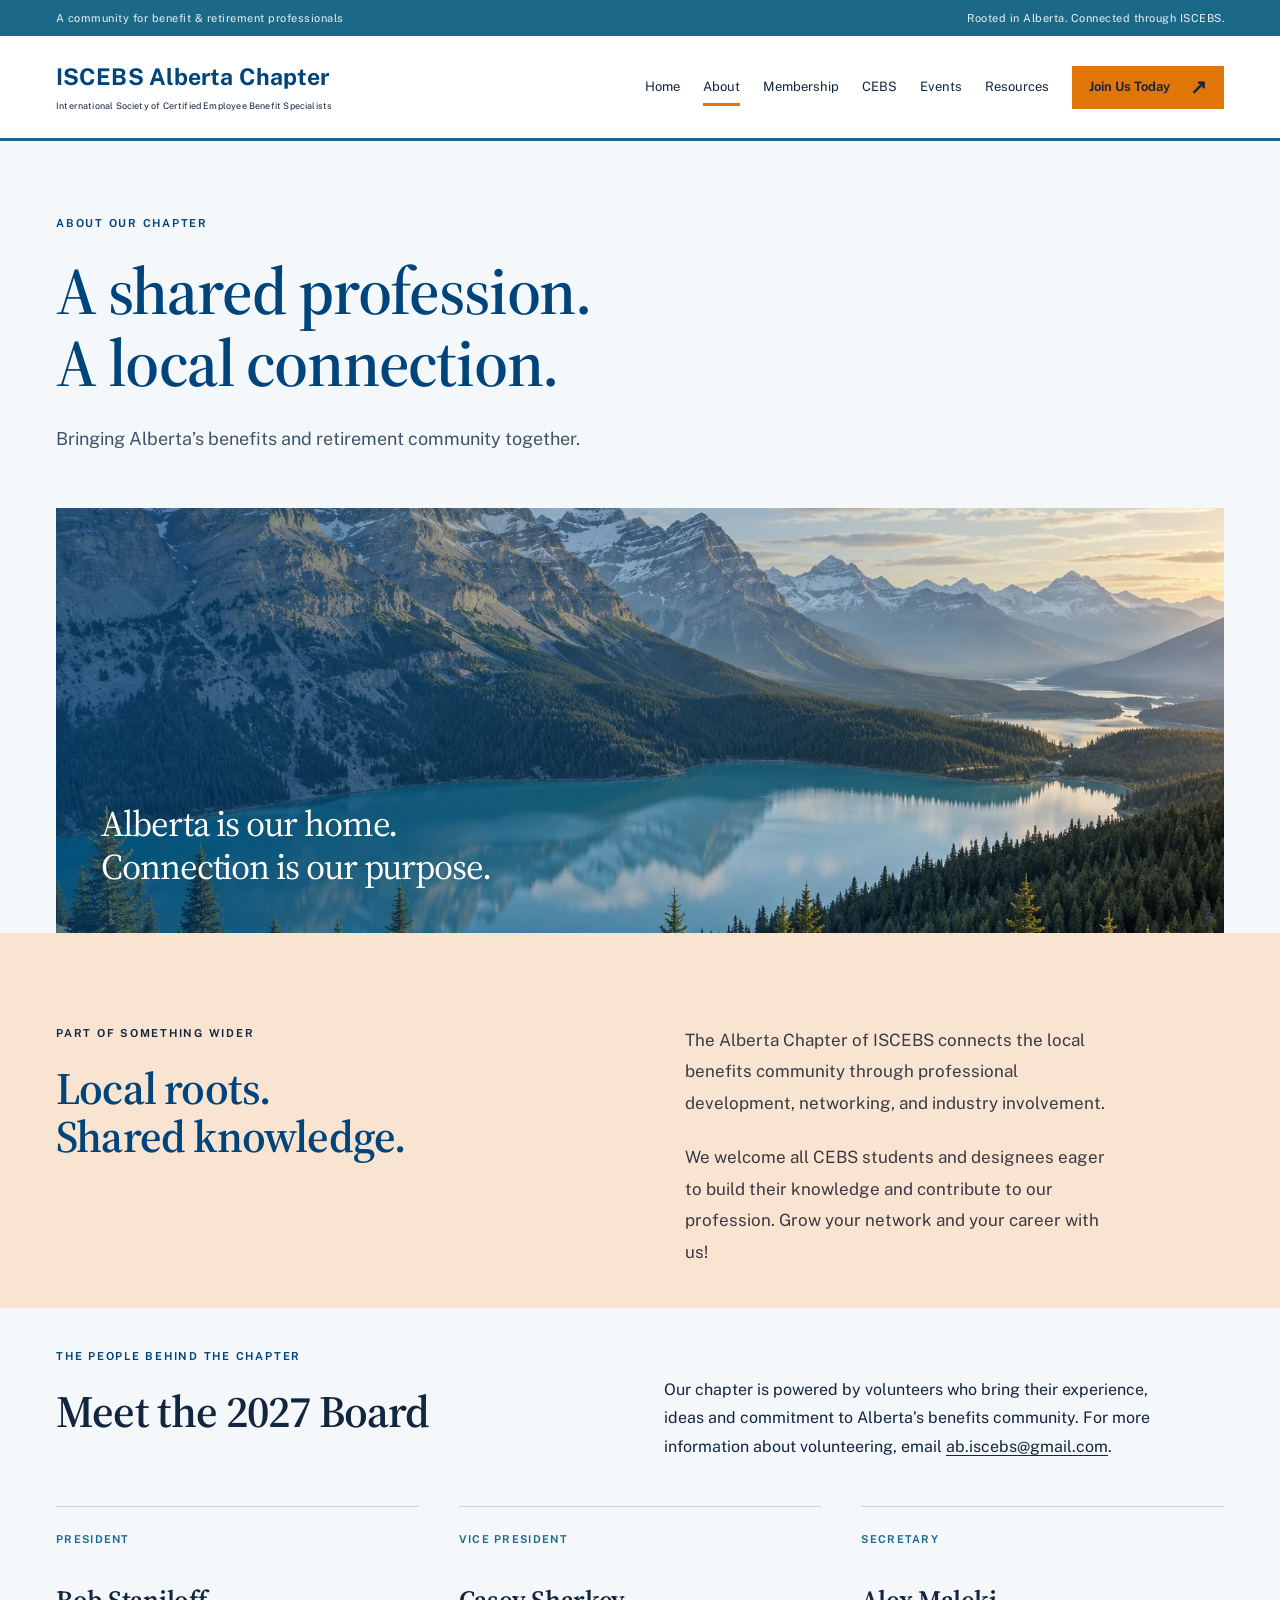
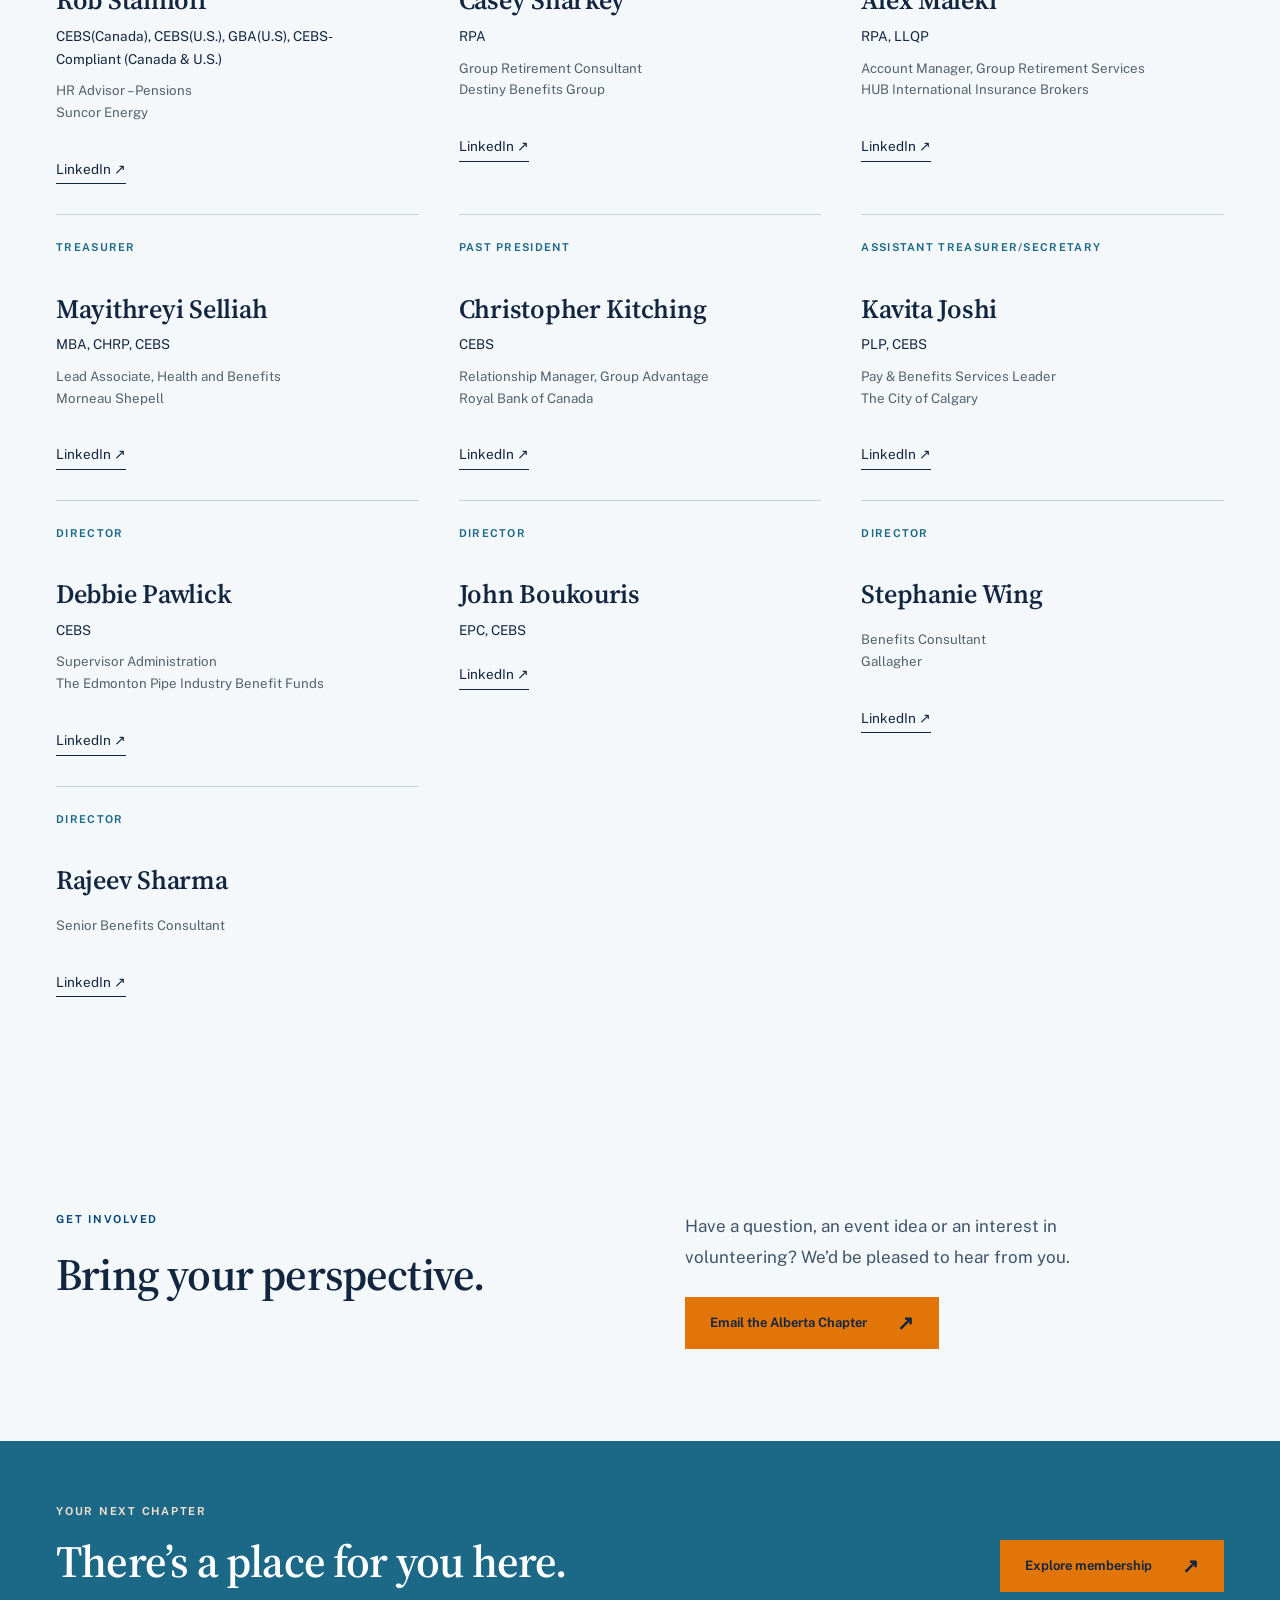
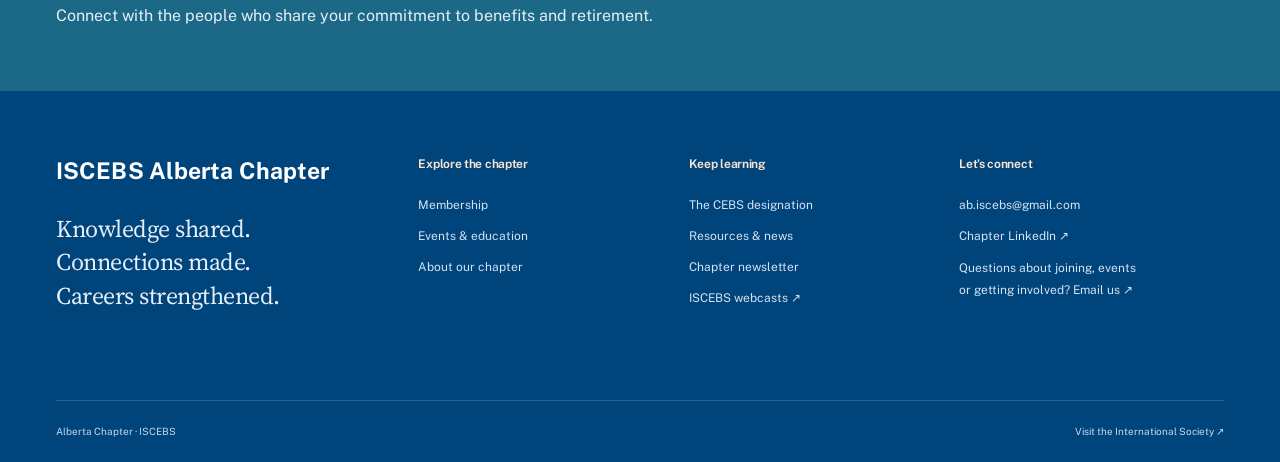
==== commit 88a733a2: "Version 3: CEBS colours with meaning, stronger type, course map - Colour carries meaning: teal = Gro" ====
--- a/about.html
+++ b/about.html
@@ -1 +1 @@
-<!doctype html><html lang="en-CA"><head><meta charset="UTF-8"><meta name="robots" content="noindex"><meta name="viewport" content="width=device-width,initial-scale=1"><meta name="description" content="Meet the Alberta Chapter of ISCEBS: a community for professional learning, collaboration and lasting connections."><meta property="og:type" content="website"><meta property="og:site_name" content="Alberta Chapter of ISCEBS"><meta property="og:title" content="About the Chapter | Alberta Chapter of ISCEBS"><meta property="og:description" content="Meet the Alberta Chapter of ISCEBS: a community for professional learning, collaboration and lasting connections."><meta property="og:url" content="https://abiscebs.com/about.html"><meta property="og:image" content="https://abiscebs.com/assets/share.jpg"><meta property="og:image:width" content="1200"><meta property="og:image:height" content="630"><meta property="og:image:alt" content="ISCEBS Alberta Chapter – Knowledge shared. Connections made."><meta property="og:locale" content="en_CA"><meta name="twitter:card" content="summary_large_image"><meta name="theme-color" content="#142f40"><title>About the Chapter | Alberta Chapter of ISCEBS</title><link rel="icon" href="assets/favicon.svg" type="image/svg+xml"><link rel="stylesheet" href="assets/style.css"><link rel="stylesheet" href="assets/vibrant.css"><script src="assets/site.js" defer></script><script src="assets/wix-config.js" defer></script><script src="assets/wix-client.js" defer></script><script src="assets/wix-board.js" defer></script></head><body class="vibrant"><a class="skip-link" href="#main">Skip to content</a><div class="topline"><div class="wrap">A community for benefit & retirement professionals<span>Rooted in Alberta. Connected through ISCEBS.</span></div></div><header><div class="wrap header-inner"><a class="wordmark" href="index.html" aria-label="Alberta Chapter of ISCEBS home"><strong>ISCEBS Alberta Chapter</strong><small>International Society of Certified Employee Benefit Specialists</small></a><button class="menu-toggle" aria-controls="site-nav" aria-expanded="false">Menu <span aria-hidden="true">☰</span></button><nav id="site-nav" aria-label="Main navigation"><a href="index.html">Home</a><a href="about.html" aria-current="page">About</a><a href="membership.html">Membership</a><a href="cebs.html">CEBS</a><a href="events.html">Events</a><a href="resources.html">Resources</a><a class="button nav-join" href="http://iscebs.org/join" target="_blank" rel="noopener noreferrer">Join Us Today<span aria-hidden="true">↗</span></a></nav></div></header><main id="main"><section class="page-intro wrap"><div class="eyebrow">ABOUT OUR CHAPTER</div><h1>A shared profession.<br>A local connection.</h1><p class="intro-text">Bringing Alberta’s benefits and retirement community together.</p></section><section class="wrap about-image"><img src="assets/alberta.webp" alt="Morning light across a mountain lake in Alberta"><div class="image-label">Alberta is our home.<br>Connection is our purpose.</div></section><section class="soft-section chapter-context"><div class="wrap section split"><div><div class="eyebrow">PART OF SOMETHING WIDER</div><h2>Local roots.<br>Shared knowledge.</h2></div><div class="prose"><p>The Alberta Chapter of ISCEBS connects the local benefits community through professional development, networking, and industry involvement.</p><p>We welcome all CEBS students and designees eager to build their knowledge and contribute to our profession. Grow your network and your career with us!</p></div></div></section><section class="wrap section" id="board" aria-labelledby="board-heading"><div class="board-intro"><div><div class="eyebrow">THE PEOPLE BEHIND THE CHAPTER</div><h2 id="board-heading">Meet the 2027 Board</h2></div><p>Our chapter is powered by volunteers who bring their experience, ideas and commitment to Alberta’s benefits community. For more information about volunteering, email <a href="mailto:ab.iscebs@gmail.com" style="text-decoration:underline;text-underline-offset:3px">ab.iscebs@gmail.com</a>.</p></div><div class="board-grid" data-wix-board><article class="board-member"><div class="eyebrow">President</div><h3>Rob Staniloff</h3><p class="board-credentials">CEBS(Canada), CEBS(U.S.), GBA(U.S), CEBS-Compliant (Canada &amp; U.S.)</p><p class="board-work">HR Advisor – Pensions<br>Suncor Energy</p><a class="board-link" href="https://www.linkedin.com/in/rob-staniloff-cebs-canada-cebs-u-s-gba-u-s-cebs-compliant-canada-and-u-s-%F0%9F%87%A8%F0%9F%87%A6-%F0%9F%87%BA%F0%9F%87%B8-157169285/" target="_blank" rel="noopener noreferrer" aria-label="Rob Staniloff on LinkedIn">LinkedIn <span aria-hidden="true">↗</span></a></article><article class="board-member"><div class="eyebrow">Vice President</div><h3>Casey Sharkey</h3><p class="board-credentials">RPA</p><p class="board-work">Group Retirement Consultant<br>Destiny Benefits Group</p><a class="board-link" href="https://www.linkedin.com/in/caseysharkeyandco/" target="_blank" rel="noopener noreferrer" aria-label="Casey Sharkey on LinkedIn">LinkedIn <span aria-hidden="true">↗</span></a></article><article class="board-member"><div class="eyebrow">Secretary</div><h3>Alex Maleki</h3><p class="board-credentials">RPA, LLQP</p><p class="board-work">Account Manager, Group Retirement Services<br>HUB International Insurance Brokers</p><a class="board-link" href="https://www.linkedin.com/in/amalekii/" target="_blank" rel="noopener noreferrer" aria-label="Alex Maleki on LinkedIn">LinkedIn <span aria-hidden="true">↗</span></a></article><article class="board-member"><div class="eyebrow">Treasurer</div><h3>Mayithreyi Selliah</h3><p class="board-credentials">MBA, CHRP, CEBS</p><p class="board-work">Lead Associate, Health and Benefits<br>Morneau Shepell</p><a class="board-link" href="https://www.linkedin.com/in/mayithreyi/" target="_blank" rel="noopener noreferrer" aria-label="Mayithreyi Selliah on LinkedIn">LinkedIn <span aria-hidden="true">↗</span></a></article><article class="board-member"><div class="eyebrow">Past President</div><h3>Christopher Kitching</h3><p class="board-credentials">CEBS</p><p class="board-work">Relationship Manager, Group Advantage<br>Royal Bank of Canada</p><a class="board-link" href="https://www.linkedin.com/in/chriskitching/" target="_blank" rel="noopener noreferrer" aria-label="Christopher Kitching on LinkedIn">LinkedIn <span aria-hidden="true">↗</span></a></article><article class="board-member"><div class="eyebrow">Assistant Treasurer/Secretary</div><h3>Kavita Joshi</h3><p class="board-credentials">PLP, CEBS</p><p class="board-work">Pay &amp; Benefits Services Leader<br>The City of Calgary</p><a class="board-link" href="https://www.linkedin.com/in/kavita-joshi-plp-cebs-ab603215/" target="_blank" rel="noopener noreferrer" aria-label="Kavita Joshi on LinkedIn">LinkedIn <span aria-hidden="true">↗</span></a></article><article class="board-member"><div class="eyebrow">Director</div><h3>Debbie Pawlick</h3><p class="board-credentials">CEBS</p><p class="board-work">Supervisor Administration<br>The Edmonton Pipe Industry Benefit Funds</p><a class="board-link" href="https://www.linkedin.com/in/debbie-pawlick-370826a8/" target="_blank" rel="noopener noreferrer" aria-label="Debbie Pawlick on LinkedIn">LinkedIn <span aria-hidden="true">↗</span></a></article><article class="board-member"><div class="eyebrow">Director</div><h3>John Boukouris</h3><p class="board-credentials">EPC, CEBS</p><a class="board-link" href="https://www.linkedin.com/in/john-boukouris-epc-cebs-69357921/" target="_blank" rel="noopener noreferrer" aria-label="John Boukouris on LinkedIn">LinkedIn <span aria-hidden="true">↗</span></a></article><article class="board-member"><div class="eyebrow">Director</div><h3>Stephanie Wing</h3><p class="board-credentials"></p><p class="board-work">Benefits Consultant<br>Gallagher</p><a class="board-link" href="https://www.linkedin.com/in/wingstephanie/" target="_blank" rel="noopener noreferrer" aria-label="Stephanie Wing on LinkedIn">LinkedIn <span aria-hidden="true">↗</span></a></article><article class="board-member"><div class="eyebrow">Director</div><h3>Rajeev Sharma</h3><p class="board-credentials"></p><p class="board-work">Senior Benefits Consultant</p><a class="board-link" href="https://www.linkedin.com/in/rajeev-sharma-60226117/" target="_blank" rel="noopener noreferrer" aria-label="Rajeev Sharma on LinkedIn">LinkedIn <span aria-hidden="true">↗</span></a></article></div></section><section class="wrap section split"><div><div class="eyebrow">GET INVOLVED</div><h2>Bring your perspective.</h2></div><div class="prose"><p>Have a question, an event idea or an interest in volunteering? We’d be pleased to hear from you.</p><a class="button" href="mailto:ab.iscebs@gmail.com">Email the Alberta Chapter<span aria-hidden="true">↗</span></a></div></section><section class="join-band"><div class="wrap join-inner"><div><div class="eyebrow">YOUR NEXT CHAPTER</div><h2>There’s a place for you here.</h2><p>Connect with the people who share your commitment to benefits and retirement.</p></div><a class="button light" href="membership.html">Explore membership<span aria-hidden="true">↗</span></a></div></section></main><footer><div class="wrap footer-main"><div class="footer-brand"><a class="wordmark" href="index.html"><strong>ISCEBS Alberta Chapter</strong></a><p>Knowledge shared.<br>Connections made.<br>Careers strengthened.</p></div><div><h3>Explore the chapter</h3><a href="membership.html">Membership</a><a href="events.html">Events & education</a><a href="about.html">About our chapter</a></div><div><h3>Keep learning</h3><a href="cebs.html">The CEBS designation</a><a href="resources.html">Resources & news</a><a href="newsletter.html">Chapter newsletter</a><a href="https://www.iscebs.org/home/education---resources/webcasts" target="_blank" rel="noopener noreferrer">ISCEBS webcasts ↗</a></div><div><h3>Let’s connect</h3><a href="mailto:ab.iscebs@gmail.com">ab.iscebs@gmail.com</a><a href="https://www.linkedin.com/company/94094639/" target="_blank" rel="noopener noreferrer">Chapter LinkedIn ↗</a><p>Questions about joining, events<br>or getting involved? <a class="footer-email" href="mailto:ab.iscebs@gmail.com">Email us&nbsp;<span aria-hidden="true">↗</span></a></p></div></div><div class="wrap footer-bottom"><span>Alberta Chapter · ISCEBS</span><a href="https://www.iscebs.org/" target="_blank" rel="noopener noreferrer">Visit the International Society ↗</a></div></footer></body></html>+<!doctype html><html lang="en-CA"><head><meta charset="UTF-8"><meta name="robots" content="noindex"><meta name="viewport" content="width=device-width,initial-scale=1"><meta name="description" content="Meet the Alberta Chapter of ISCEBS: a community for professional learning, collaboration and lasting connections."><meta property="og:type" content="website"><meta property="og:site_name" content="Alberta Chapter of ISCEBS"><meta property="og:title" content="About the Chapter | Alberta Chapter of ISCEBS"><meta property="og:description" content="Meet the Alberta Chapter of ISCEBS: a community for professional learning, collaboration and lasting connections."><meta property="og:url" content="https://abiscebs.com/about.html"><meta property="og:image" content="https://abiscebs.com/assets/share.jpg"><meta property="og:image:width" content="1200"><meta property="og:image:height" content="630"><meta property="og:image:alt" content="ISCEBS Alberta Chapter – Knowledge shared. Connections made."><meta property="og:locale" content="en_CA"><meta name="twitter:card" content="summary_large_image"><meta name="theme-color" content="#142f40"><title>About the Chapter | Alberta Chapter of ISCEBS</title><link rel="icon" href="assets/favicon.svg" type="image/svg+xml"><link rel="stylesheet" href="assets/style.css"><link rel="preconnect" href="https://fonts.googleapis.com"><link rel="preconnect" href="https://fonts.gstatic.com" crossorigin><link rel="stylesheet" href="https://fonts.googleapis.com/css2?family=Public+Sans:wght@400;500;600;700&family=Source+Serif+4:opsz,wght@8..60,500;8..60,600;8..60,700&display=swap"><link rel="stylesheet" href="assets/vibrant.css"><script src="assets/site.js" defer></script><script src="assets/wix-config.js" defer></script><script src="assets/wix-client.js" defer></script><script src="assets/wix-board.js" defer></script></head><body class="vibrant"><a class="skip-link" href="#main">Skip to content</a><div class="topline"><div class="wrap">A community for benefit & retirement professionals<span>Rooted in Alberta. Connected through ISCEBS.</span></div></div><header><div class="wrap header-inner"><a class="wordmark" href="index.html" aria-label="Alberta Chapter of ISCEBS home"><strong>ISCEBS Alberta Chapter</strong><small>International Society of Certified Employee Benefit Specialists</small></a><button class="menu-toggle" aria-controls="site-nav" aria-expanded="false">Menu <span aria-hidden="true">☰</span></button><nav id="site-nav" aria-label="Main navigation"><a href="index.html">Home</a><a href="about.html" aria-current="page">About</a><a href="membership.html">Membership</a><a href="cebs.html">CEBS</a><a href="events.html">Events</a><a href="resources.html">Resources</a><a class="button nav-join" href="http://iscebs.org/join" target="_blank" rel="noopener noreferrer">Join Us Today<span aria-hidden="true">↗</span></a></nav></div></header><main id="main"><section class="page-intro wrap"><div class="eyebrow">ABOUT OUR CHAPTER</div><h1>A shared profession.<br>A local connection.</h1><p class="intro-text">Bringing Alberta’s benefits and retirement community together.</p></section><section class="wrap about-image"><img src="assets/alberta.webp" alt="Morning light across a mountain lake in Alberta"><div class="image-label">Alberta is our home.<br>Connection is our purpose.</div></section><section class="soft-section chapter-context"><div class="wrap section split"><div><div class="eyebrow">PART OF SOMETHING WIDER</div><h2>Local roots.<br>Shared knowledge.</h2></div><div class="prose"><p>The Alberta Chapter of ISCEBS connects the local benefits community through professional development, networking, and industry involvement.</p><p>We welcome all CEBS students and designees eager to build their knowledge and contribute to our profession. Grow your network and your career with us!</p></div></div></section><section class="wrap section" id="board" aria-labelledby="board-heading"><div class="board-intro"><div><div class="eyebrow">THE PEOPLE BEHIND THE CHAPTER</div><h2 id="board-heading">Meet the 2027 Board</h2></div><p>Our chapter is powered by volunteers who bring their experience, ideas and commitment to Alberta’s benefits community. For more information about volunteering, email <a href="mailto:ab.iscebs@gmail.com" style="text-decoration:underline;text-underline-offset:3px">ab.iscebs@gmail.com</a>.</p></div><div class="board-grid" data-wix-board><article class="board-member"><div class="eyebrow">President</div><h3>Rob Staniloff</h3><p class="board-credentials">CEBS(Canada), CEBS(U.S.), GBA(U.S), CEBS-Compliant (Canada &amp; U.S.)</p><p class="board-work">HR Advisor – Pensions<br>Suncor Energy</p><a class="board-link" href="https://www.linkedin.com/in/rob-staniloff-cebs-canada-cebs-u-s-gba-u-s-cebs-compliant-canada-and-u-s-%F0%9F%87%A8%F0%9F%87%A6-%F0%9F%87%BA%F0%9F%87%B8-157169285/" target="_blank" rel="noopener noreferrer" aria-label="Rob Staniloff on LinkedIn">LinkedIn <span aria-hidden="true">↗</span></a></article><article class="board-member"><div class="eyebrow">Vice President</div><h3>Casey Sharkey</h3><p class="board-credentials">RPA</p><p class="board-work">Group Retirement Consultant<br>Destiny Benefits Group</p><a class="board-link" href="https://www.linkedin.com/in/caseysharkeyandco/" target="_blank" rel="noopener noreferrer" aria-label="Casey Sharkey on LinkedIn">LinkedIn <span aria-hidden="true">↗</span></a></article><article class="board-member"><div class="eyebrow">Secretary</div><h3>Alex Maleki</h3><p class="board-credentials">RPA, LLQP</p><p class="board-work">Account Manager, Group Retirement Services<br>HUB International Insurance Brokers</p><a class="board-link" href="https://www.linkedin.com/in/amalekii/" target="_blank" rel="noopener noreferrer" aria-label="Alex Maleki on LinkedIn">LinkedIn <span aria-hidden="true">↗</span></a></article><article class="board-member"><div class="eyebrow">Treasurer</div><h3>Mayithreyi Selliah</h3><p class="board-credentials">MBA, CHRP, CEBS</p><p class="board-work">Lead Associate, Health and Benefits<br>Morneau Shepell</p><a class="board-link" href="https://www.linkedin.com/in/mayithreyi/" target="_blank" rel="noopener noreferrer" aria-label="Mayithreyi Selliah on LinkedIn">LinkedIn <span aria-hidden="true">↗</span></a></article><article class="board-member"><div class="eyebrow">Past President</div><h3>Christopher Kitching</h3><p class="board-credentials">CEBS</p><p class="board-work">Relationship Manager, Group Advantage<br>Royal Bank of Canada</p><a class="board-link" href="https://www.linkedin.com/in/chriskitching/" target="_blank" rel="noopener noreferrer" aria-label="Christopher Kitching on LinkedIn">LinkedIn <span aria-hidden="true">↗</span></a></article><article class="board-member"><div class="eyebrow">Assistant Treasurer/Secretary</div><h3>Kavita Joshi</h3><p class="board-credentials">PLP, CEBS</p><p class="board-work">Pay &amp; Benefits Services Leader<br>The City of Calgary</p><a class="board-link" href="https://www.linkedin.com/in/kavita-joshi-plp-cebs-ab603215/" target="_blank" rel="noopener noreferrer" aria-label="Kavita Joshi on LinkedIn">LinkedIn <span aria-hidden="true">↗</span></a></article><article class="board-member"><div class="eyebrow">Director</div><h3>Debbie Pawlick</h3><p class="board-credentials">CEBS</p><p class="board-work">Supervisor Administration<br>The Edmonton Pipe Industry Benefit Funds</p><a class="board-link" href="https://www.linkedin.com/in/debbie-pawlick-370826a8/" target="_blank" rel="noopener noreferrer" aria-label="Debbie Pawlick on LinkedIn">LinkedIn <span aria-hidden="true">↗</span></a></article><article class="board-member"><div class="eyebrow">Director</div><h3>John Boukouris</h3><p class="board-credentials">EPC, CEBS</p><a class="board-link" href="https://www.linkedin.com/in/john-boukouris-epc-cebs-69357921/" target="_blank" rel="noopener noreferrer" aria-label="John Boukouris on LinkedIn">LinkedIn <span aria-hidden="true">↗</span></a></article><article class="board-member"><div class="eyebrow">Director</div><h3>Stephanie Wing</h3><p class="board-credentials"></p><p class="board-work">Benefits Consultant<br>Gallagher</p><a class="board-link" href="https://www.linkedin.com/in/wingstephanie/" target="_blank" rel="noopener noreferrer" aria-label="Stephanie Wing on LinkedIn">LinkedIn <span aria-hidden="true">↗</span></a></article><article class="board-member"><div class="eyebrow">Director</div><h3>Rajeev Sharma</h3><p class="board-credentials"></p><p class="board-work">Senior Benefits Consultant</p><a class="board-link" href="https://www.linkedin.com/in/rajeev-sharma-60226117/" target="_blank" rel="noopener noreferrer" aria-label="Rajeev Sharma on LinkedIn">LinkedIn <span aria-hidden="true">↗</span></a></article></div></section><section class="wrap section split"><div><div class="eyebrow">GET INVOLVED</div><h2>Bring your perspective.</h2></div><div class="prose"><p>Have a question, an event idea or an interest in volunteering? We’d be pleased to hear from you.</p><a class="button" href="mailto:ab.iscebs@gmail.com">Email the Alberta Chapter<span aria-hidden="true">↗</span></a></div></section><section class="join-band"><div class="wrap join-inner"><div><div class="eyebrow">YOUR NEXT CHAPTER</div><h2>There’s a place for you here.</h2><p>Connect with the people who share your commitment to benefits and retirement.</p></div><a class="button light" href="membership.html">Explore membership<span aria-hidden="true">↗</span></a></div></section></main><footer><div class="wrap footer-main"><div class="footer-brand"><a class="wordmark" href="index.html"><strong>ISCEBS Alberta Chapter</strong></a><p>Knowledge shared.<br>Connections made.<br>Careers strengthened.</p></div><div><h3>Explore the chapter</h3><a href="membership.html">Membership</a><a href="events.html">Events & education</a><a href="about.html">About our chapter</a></div><div><h3>Keep learning</h3><a href="cebs.html">The CEBS designation</a><a href="resources.html">Resources & news</a><a href="newsletter.html">Chapter newsletter</a><a href="https://www.iscebs.org/home/education---resources/webcasts" target="_blank" rel="noopener noreferrer">ISCEBS webcasts ↗</a></div><div><h3>Let’s connect</h3><a href="mailto:ab.iscebs@gmail.com">ab.iscebs@gmail.com</a><a href="https://www.linkedin.com/company/94094639/" target="_blank" rel="noopener noreferrer">Chapter LinkedIn ↗</a><p>Questions about joining, events<br>or getting involved? <a class="footer-email" href="mailto:ab.iscebs@gmail.com">Email us&nbsp;<span aria-hidden="true">↗</span></a></p></div></div><div class="wrap footer-bottom"><span>Alberta Chapter · ISCEBS</span><a href="https://www.iscebs.org/" target="_blank" rel="noopener noreferrer">Visit the International Society ↗</a></div></footer></body></html>
--- a/assets/vibrant.css
+++ b/assets/vibrant.css
@@ -1,159 +1,185 @@
-/* Colour version 3: Northern Lights over Alberta.
-   Midnight indigo sky, aurora green and violet, soft lavender. */
+/* Colour version 3: CEBS colours, used with meaning.
+   Starting point: the IFEBP CEBS program site (ifebp.org/cebs).
+   Colour system:  teal   = Group Benefits (GBA) track
+                   orange = Retirement Plans (RPA) track
+                   navy   = the CEBS designation / the chapter
+                   peach  = warm supporting sections
+   Type: Source Serif 4 (weighty serif echoing the CEBS wordmark) + Public Sans. */
 :root{
-  --glacier:#2FBF8F;
-  --lake:#1D2452;
-  --canola:#7BE8C2;
-  --rose:#6C4BC4;
-  --glacier-deep:#13785A;
-  --spruce:#1A1F3D;
-  --snow:#F4F5FB;
-  --lavender:#E7E1F7;
-  --navy:var(--spruce);
-  --ink:var(--spruce);
-  --ivory:var(--snow);
-  --muted:#474C68;
-  --line:#DCDDF0;
-  --sage:#E4E7F7;
+  --cebs-navy:#00447C;
+  --teal:#1C6987;
+  --sky:#2A9DCB;
+  --orange:#E27508;
+  --orange-text:#A34E06;  /* orange dark enough for small text on light backgrounds */
+  --peach:#F9E4D1;
+  --pale-sky:#E3EFFB;
+  --ink-dark:#12263F;
+  --page:#F5F8FB;
+  --serif:'Source Serif 4',Georgia,'Times New Roman',serif;
+  --sans:'Public Sans','Segoe UI',Arial,sans-serif;
+  --navy:var(--ink-dark);
+  --ink:var(--ink-dark);
+  --ivory:var(--page);
+  --muted:#3F5468;
+  --line:#D3E1EE;
+  --sage:var(--pale-sky);
 }
-body.vibrant{background:var(--snow);color:var(--spruce)}
-
+body.vibrant{background:var(--page);color:var(--ink-dark)}
 
 /* Top line + header */
-.vibrant .topline{background:var(--lake);color:#E6F6F7}
-.vibrant header{background:#fff;border-bottom:4px solid var(--glacier)}
-.vibrant .wordmark strong{color:var(--lake)}
-.vibrant nav>a[aria-current=page]:after{background:var(--rose);height:3px}
-.vibrant nav a:hover{color:var(--glacier)}
-.vibrant .button{background:var(--rose);border-color:var(--rose);color:#fff}
-.vibrant .button:hover{background:#563A9F;border-color:#563A9F;color:#fff}
+.vibrant .topline{background:var(--teal);color:#E8F2F7}
+.vibrant header{background:#fff;border-bottom:3px solid var(--teal)}
+.vibrant .wordmark strong{color:var(--cebs-navy)}
+.vibrant nav>a[aria-current=page]:after{background:var(--orange);height:3px}
+.vibrant nav a:hover{color:var(--teal)}
 
-/* Hero: the one big colour moment */
-.vibrant .hero-copy{background:var(--glacier-deep);color:#fff;position:relative}
+/* Buttons: CEBS orange with dark text (white on this orange is too faint to read) */
+.vibrant .button{background:var(--orange);border-color:var(--orange);color:var(--ink-dark);font-weight:650}
+.vibrant .button:hover{background:var(--cebs-navy);border-color:var(--cebs-navy);color:#fff}
+
+/* Home hero: CEBS navy */
+.vibrant .hero-copy{background:var(--cebs-navy);color:#fff;position:relative}
 .vibrant .hero h1{color:#fff}
-.vibrant .hero-copy p{color:#F0FBFC}
+.vibrant .hero-copy p{color:#E6EFF8}
 .vibrant .hero-note{color:#fff}
-.vibrant .short-rule{background:var(--canola);height:3px;width:36px}
+.vibrant .short-rule{background:var(--orange);height:3px;width:36px}
 
-/* Three statements, three colours */
-.vibrant .chapter-strip{padding-block:0;border-bottom:0;gap:0;color:#fff;font-size:15px;font-weight:550}
+/* Three statements: a nod to the CEBS site's coloured button bar */
+.vibrant .chapter-strip{padding-block:0;border-bottom:0;gap:0;color:#fff;font-size:15px;font-weight:600;width:100%;max-width:none}
 .vibrant .chapter-strip span{border:0;padding:22px 26px}
-.vibrant .chapter-strip span:first-child{padding-left:26px;background:var(--lake)}
-.vibrant .chapter-strip span:nth-child(2){background:var(--canola);color:var(--spruce)}
-.vibrant .chapter-strip span:nth-child(3){background:var(--rose)}
-.vibrant .chapter-strip{width:100%;max-width:none}
+.vibrant .chapter-strip span:first-child{padding-left:26px;background:#003562}
+.vibrant .chapter-strip span:nth-child(2){background:var(--teal);color:#fff}
+.vibrant .chapter-strip span:nth-child(3){background:var(--orange);color:var(--ink-dark)}
 
-/* Vision */
-.vibrant .eyebrow{color:var(--lake)}
-.vibrant .vision-grid h2{color:var(--lake)}
-.vibrant .margin-note{color:var(--rose)}
+/* Text accents */
+.vibrant .eyebrow{color:var(--cebs-navy)}
+.vibrant .vision-grid h2,.vibrant .page-intro h1{color:var(--cebs-navy)}
+.vibrant .margin-note{color:var(--teal)}
 .vibrant .prose{color:var(--muted)}
+.vibrant .text-link{border-color:var(--orange)}
+.vibrant .text-link:hover{color:var(--orange-text)}
 
-/* CEBS: canola field */
-.vibrant .credential-section{background:var(--canola)}
-.vibrant .credential-section .eyebrow{color:var(--spruce)}
-.vibrant .credential-section .prose{color:#1A1F3D}
-.vibrant .credential-art{background:var(--lake)}
-.vibrant .credential-art:after{border-color:var(--glacier)}
-.vibrant .credential-lines{color:#C9F5E4}
-.vibrant .credential-bottom{color:var(--canola)}
-.vibrant .text-link{border-color:var(--rose)}
-.vibrant .text-link:hover{color:var(--rose)}
-.vibrant .credential-section .text-link{border-color:var(--spruce)}
-.vibrant .credential-section .text-link:hover{color:var(--lake)}
+/* CEBS block: peach, like the CEBS designation section */
+.vibrant .credential-section{background:var(--peach)}
+.vibrant .credential-section .eyebrow{color:var(--ink-dark)}
+.vibrant .credential-section h2{color:var(--cebs-navy)}
+.vibrant .credential-section .prose{color:#3B3A44}
+.vibrant .credential-art{background:var(--cebs-navy)}
+.vibrant .credential-art:after{display:none}
+.vibrant .credential-lines{color:#CFE4F5}
+.vibrant .credential-bottom{color:var(--peach)}
 
-/* Events */
-.vibrant .event-feature{border-color:var(--glacier)}
-.vibrant .event-date{background:var(--glacier-deep);color:#fff}
-.vibrant .event-feature:hover .event-info h3{color:var(--rose)}
-.vibrant .round-arrow{border-color:var(--rose);color:var(--rose)}
+/* Home events teaser */
+.vibrant .event-feature{border-color:#B9CCDD}
+.vibrant .event-date{background:var(--teal);color:#fff}
+.vibrant .event-feature:hover .event-info h3{color:var(--teal)}
+.vibrant .round-arrow{border-color:var(--orange);color:var(--orange-text)}
 
-/* Resources */
-.vibrant .resource-feature{background:var(--lavender);border-top:6px solid var(--glacier)}
+/* Resources teaser */
+.vibrant .resource-feature{background:var(--pale-sky);border-top:4px solid var(--cebs-navy)}
 
-/* Join band: wild rose */
-.vibrant .join-band{background:var(--rose)}
-.vibrant .join-inner .eyebrow{color:#E9E2FF}
-.vibrant .join-inner p{color:#F3EFFF}
-.vibrant .join-band .button.light{background:#fff;border-color:#fff;color:var(--rose)}
-.vibrant .join-band .button.light:hover{background:var(--canola);border-color:var(--canola);color:var(--spruce)}
+/* Join band: CEBS orange */
+.vibrant .join-band{background:var(--teal);color:#fff}
+.vibrant .join-inner h2{color:#fff}
+.vibrant .join-inner .eyebrow{color:var(--peach)}
+.vibrant .join-inner p{color:#E3EFF4}
+.vibrant .join-band .button.light{background:var(--orange);border-color:var(--orange);color:var(--ink-dark)}
+.vibrant .join-band .button.light:hover{background:#fff;border-color:#fff;color:var(--ink-dark)}
 
-/* Footer */
-.vibrant footer{background:var(--lake);color:#E6F6F7}
+/* Footer: CEBS navy */
+.vibrant footer{background:var(--cebs-navy);color:#E6EFF8}
 .vibrant footer .wordmark strong{color:#fff}
-.vibrant .footer-main>div>a:not(.wordmark),.vibrant .footer-main>div>p:not(.footer-brand p){color:#CDEDEF}
-.vibrant .footer-main h3{color:var(--canola)}
-.vibrant .footer-bottom{border-color:#38427E;color:#BFE3E6}
+.vibrant .footer-main>div>a:not(.wordmark),.vibrant .footer-main>div>p:not(.footer-brand p){color:#D2E3F2}
+.vibrant .footer-main h3{color:var(--peach)}
+.vibrant .footer-bottom{border-color:#2B6396;color:#C4D9EC}
+
+/* ---------- Inner pages ---------- */
+.vibrant .event-poster .eyebrow,.vibrant .newsletter-cover .eyebrow,.vibrant .membership-statement .eyebrow,.vibrant .resource-banner .eyebrow{color:var(--peach)}
+
+/* Soft sections: peach */
+.vibrant .soft-section{background:var(--peach)}
+.vibrant .soft-section .eyebrow{color:var(--ink-dark)}
+.vibrant .soft-section h2{color:var(--cebs-navy)}
+.vibrant .soft-section p,.vibrant .soft-section .prose,.vibrant .soft-section .split>div>p,.vibrant .soft-section small,.vibrant .soft-section .resource-row small{color:#3B3A44}
+.vibrant .soft-section .resource-row,.vibrant .designation-tracks article,.vibrant .track-note{border-color:rgba(18,38,63,.3)}
+.vibrant .soft-section .designation-tracks h3{color:var(--cebs-navy)}
+.vibrant .soft-section .designation-tracks p,.vibrant .soft-section .track-note{color:#3B3A44}
+
+/* Membership */
+.vibrant .membership-statement{background:var(--teal)}
+.vibrant .membership-statement p{color:#E8F2F7}
+.vibrant .member-reasons article>span,.vibrant .steps article>span,.vibrant .course-index{color:var(--orange-text)}
+.vibrant .steps article{border-top:3px solid var(--cebs-navy)}
+.vibrant .faq summary>span{color:var(--orange-text)}
+.vibrant .faq details{border-color:#C6D7E6}
+
+/* CEBS page */
+.vibrant .course-list li>strong{color:var(--teal)}
+
+/* Events page */
+.vibrant .event-poster{background:var(--cebs-navy)}
+.vibrant .event-poster:after{border-color:rgba(255,255,255,.3)}
+.vibrant .event-poster h2 em{color:var(--orange)}
+.vibrant .poster-bottom span{color:#D6E5F2}
+.vibrant .tag{background:var(--peach);color:var(--ink-dark);font-weight:600}
+.vibrant .event-row .event-date{background:var(--teal);color:#fff}
+.vibrant .event-row{border-color:#B9CCDD}
+.vibrant .past-event,.vibrant .past-year{border-color:#C6D7E6}
+
+/* Resources + newsletter */
+.vibrant .newsletter-cover{background:var(--teal)}
+.vibrant .newsletter-cover p{color:#E8F2F7}
+.vibrant .filters button{border-color:#9FB6CC}
+.vibrant .filters button[aria-pressed=true]{background:var(--cebs-navy);border-color:var(--cebs-navy);color:#fff}
+.vibrant .resource-item .eyebrow{color:var(--teal)}
+.vibrant .resource-banner{background:var(--cebs-navy)}
+
+/* About */
+.vibrant .about-image:after{background:linear-gradient(90deg,rgba(0,68,124,.6),transparent)}
+.vibrant .board-member .eyebrow{color:var(--teal)}
 
 @media(max-width:650px){
   .vibrant .chapter-strip{grid-template-columns:1fr}
+  .vibrant .cebs-map{grid-template-columns:1fr 1fr 1.25fr;gap:6px}
+  .vibrant .cebs-map .chip{font-size:12px;padding:9px 8px}
   .vibrant .chapter-strip span,.vibrant .chapter-strip span:first-child{padding:14px 20px}
 }
 
-/* ---------- Inner pages ---------- */
-/* Eyebrows sitting on dark panels stay light */
-.vibrant .event-poster .eyebrow,.vibrant .newsletter-cover .eyebrow,.vibrant .membership-statement .eyebrow,.vibrant .resource-banner .eyebrow{color:var(--canola)}
+/* ---------- Typography: a weightier serif, less "thin and plain" ---------- */
+body.vibrant{font-family:var(--sans)}
+.vibrant h1,.vibrant h2{font-family:var(--serif);font-weight:600;letter-spacing:-.018em;line-height:1.08}
+.vibrant .event-info h3,.vibrant .event-row-info h3,.vibrant .resource-item h3,.vibrant .board-member h3,.vibrant .designation-tracks h3,.vibrant .newsletter-cover h2,.vibrant .newsletter-cover h3,.vibrant .credential-bottom,.vibrant .photo-caption,.vibrant .image-label,.vibrant .footer-brand p,.vibrant .margin-note,.vibrant .poster-bottom strong,.vibrant .large-number{font-family:var(--serif)}
+.vibrant .event-info h3,.vibrant .event-row-info h3,.vibrant .resource-item h3,.vibrant .board-member h3{font-weight:600;letter-spacing:-.01em}
+.vibrant .big-cebs{font-family:var(--serif);font-weight:700;letter-spacing:-.03em}
+.vibrant .wordmark strong{font-family:var(--sans);font-weight:700;letter-spacing:.005em}
+.vibrant .hero h1{font-weight:600}
 
-/* Page intros */
-.vibrant .page-intro h1{color:var(--lake)}
+/* ---------- Signature: CEBS course map on the Home page card ---------- */
+.vibrant .credential-art{background:var(--cebs-navy)}
+.vibrant .credential-art .big-cebs{margin-block:26px 22px}
+.vibrant .cebs-map{display:grid;grid-template-columns:1fr 1fr 1.3fr;grid-template-rows:auto auto auto;gap:8px;z-index:1;max-width:440px}
+.vibrant .cebs-map .chip{display:flex;align-items:center;justify-content:center;padding:11px 10px;font-size:13px;font-weight:650;letter-spacing:.02em;border-radius:3px;white-space:nowrap}
+.vibrant .cebs-map .gba{background:#22809F;color:#fff}
+.vibrant .cebs-map .rpa{background:var(--orange);color:var(--ink-dark)}
+.vibrant .cebs-map .gba:nth-child(1){grid-column:1;grid-row:1}
+.vibrant .cebs-map .gba:nth-child(2){grid-column:2;grid-row:1}
+.vibrant .cebs-map .rpa:nth-child(4){grid-column:1;grid-row:2}
+.vibrant .cebs-map .rpa:nth-child(5){grid-column:2;grid-row:2}
+.vibrant .cebs-map .shared{grid-column:3;grid-row:1/3;flex-direction:column;gap:2px;background:#fff;color:var(--cebs-navy);position:relative;overflow:hidden}
+.vibrant .cebs-map .shared:before{content:'';position:absolute;left:0;top:0;bottom:0;width:6px;background:linear-gradient(var(--teal) 0 50%,var(--orange) 50% 100%)}
+.vibrant .cebs-map .shared small{font-size:10px;font-weight:600;letter-spacing:.06em;color:#4A6076}
+.vibrant .cebs-key{grid-column:1/-1;grid-row:3;display:flex;gap:18px;margin-top:6px;font-size:11px;color:#CFE0EF}
+.vibrant .cebs-key span{display:inline-flex;align-items:center;gap:7px}
+.vibrant .cebs-key span:before{content:'';width:10px;height:10px;border-radius:2px}
+.vibrant .cebs-key .k-gba:before{background:#22809F}
+.vibrant .cebs-key .k-rpa:before{background:var(--orange)}
 
-/* Soft sections become canola fields, like the CEBS block on Home */
-.vibrant .soft-section{background:var(--canola)}
-.vibrant .soft-section .eyebrow,.vibrant .soft-section h2{color:var(--spruce)}
-.vibrant .soft-section p,.vibrant .soft-section .prose,.vibrant .soft-section .split>div>p,.vibrant .soft-section small,.vibrant .soft-section .resource-row small{color:#1A1F3D}
-.vibrant .soft-section .text-link{border-color:var(--spruce);color:var(--spruce)}
-.vibrant .soft-section .text-link:hover{color:var(--lake)}
-.vibrant .soft-section .resource-row{border-color:rgba(26,31,61,.35)}
-.vibrant .designation-tracks article,.vibrant .track-note{border-color:rgba(26,31,61,.4)}
-.vibrant .soft-section .designation-tracks h3{color:var(--lake)}
-.vibrant .soft-section .designation-tracks p,.vibrant .soft-section .track-note{color:#1A1F3D}
-
-/* Membership */
-.vibrant .membership-statement{background:var(--glacier-deep)}
-.vibrant .membership-statement p{color:#F0FBFC}
-.vibrant .member-reasons article>span,.vibrant .steps article>span,.vibrant .course-index{color:var(--rose)}
-.vibrant .steps article{border-top:3px solid var(--glacier)}
-.vibrant .faq summary>span{color:var(--rose)}
-.vibrant .faq details{border-color:#D3D6EE}
-
-/* CEBS */
-.vibrant .course-list li>strong{color:var(--lake)}
-
-/* Events */
-.vibrant .event-poster{background:var(--glacier-deep)}
-.vibrant .event-poster:after{border-color:rgba(255,255,255,.35)}
-.vibrant .event-poster h2 em{color:var(--canola)}
-.vibrant .poster-bottom span{color:#E0F5F6}
-.vibrant .tag{background:var(--canola);color:var(--spruce);font-weight:600}
-.vibrant .event-row .event-date{background:var(--glacier-deep);color:#fff}
-.vibrant .event-row{border-color:var(--glacier)}
-.vibrant .past-event,.vibrant .past-year{border-color:#D3D6EE}
-
-/* Resources + newsletter */
-.vibrant .newsletter-cover{background:var(--rose)}
-.vibrant .newsletter-cover .eyebrow{color:#E9E2FF}
-.vibrant .newsletter-cover p{color:#F3EFFF}
-.vibrant .filters button{border-color:var(--glacier)}
-.vibrant .filters button[aria-pressed=true]{background:var(--lake);border-color:var(--lake)}
-.vibrant .resource-item .eyebrow{color:var(--rose)}
-.vibrant .resource-banner{background:var(--lake)}
-
-/* About */
-.vibrant .about-image:after{background:linear-gradient(90deg,rgba(29,36,82,.62),transparent)}
-.vibrant .board-member .eyebrow{color:var(--rose)}
-
-/* ---------- Version 3 specifics ---------- */
-/* Home hero: night sky with an aurora glow (the one signature moment) */
-.vibrant .hero-copy{background:
-  radial-gradient(120% 70% at 15% 0%,rgba(79,224,176,.38),transparent 60%),
-  radial-gradient(90% 60% at 95% 20%,rgba(140,105,230,.40),transparent 65%),
-  #1D2452}
-.vibrant .hero-copy p{color:#E6E9FA}
-/* Lighter in-between sections: soft lavender instead of the mint band */
-.vibrant .soft-section{background:var(--lavender)}
-.vibrant .soft-section .text-link{border-color:var(--rose)}
-/* Mint is bright enough to carry dark text; keep footer headings readable */
-.vibrant .footer-main h3{color:var(--canola)}
-.vibrant .text-link{border-color:var(--rose)}
-.vibrant .text-link:hover{color:var(--rose)}
-.vibrant .resource-item .eyebrow,.vibrant .board-member .eyebrow,.vibrant .member-reasons article>span,.vibrant .steps article>span,.vibrant .course-index,.vibrant .faq summary>span,.vibrant .margin-note{color:var(--rose)}
+/* ---------- Same colour meaning on the CEBS page ---------- */
+.vibrant .designation-tracks article:nth-child(1){border-top:4px solid var(--teal)}
+.vibrant .designation-tracks article:nth-child(2){border-top:4px solid var(--orange)}
+.vibrant .soft-section .designation-tracks article:nth-child(1) h3{color:var(--teal)}
+.vibrant .soft-section .designation-tracks article:nth-child(2) h3{color:var(--orange-text)}
+.vibrant .course-list li>strong{display:inline-flex;justify-content:center;align-items:center;min-height:30px;border-radius:3px;font-size:12px}
+.vibrant .course-list li:nth-child(1)>strong,.vibrant .course-list li:nth-child(2)>strong{background:var(--teal);color:#fff}
+.vibrant .course-list li:nth-child(3)>strong{background:#fff;color:var(--cebs-navy);box-shadow:inset 4px 0 0 var(--teal),inset -4px 0 0 var(--orange),inset 0 0 0 1px #B9CCDD}
+.vibrant .course-list li:nth-child(4)>strong,.vibrant .course-list li:nth-child(5)>strong{background:var(--orange);color:var(--ink-dark)}
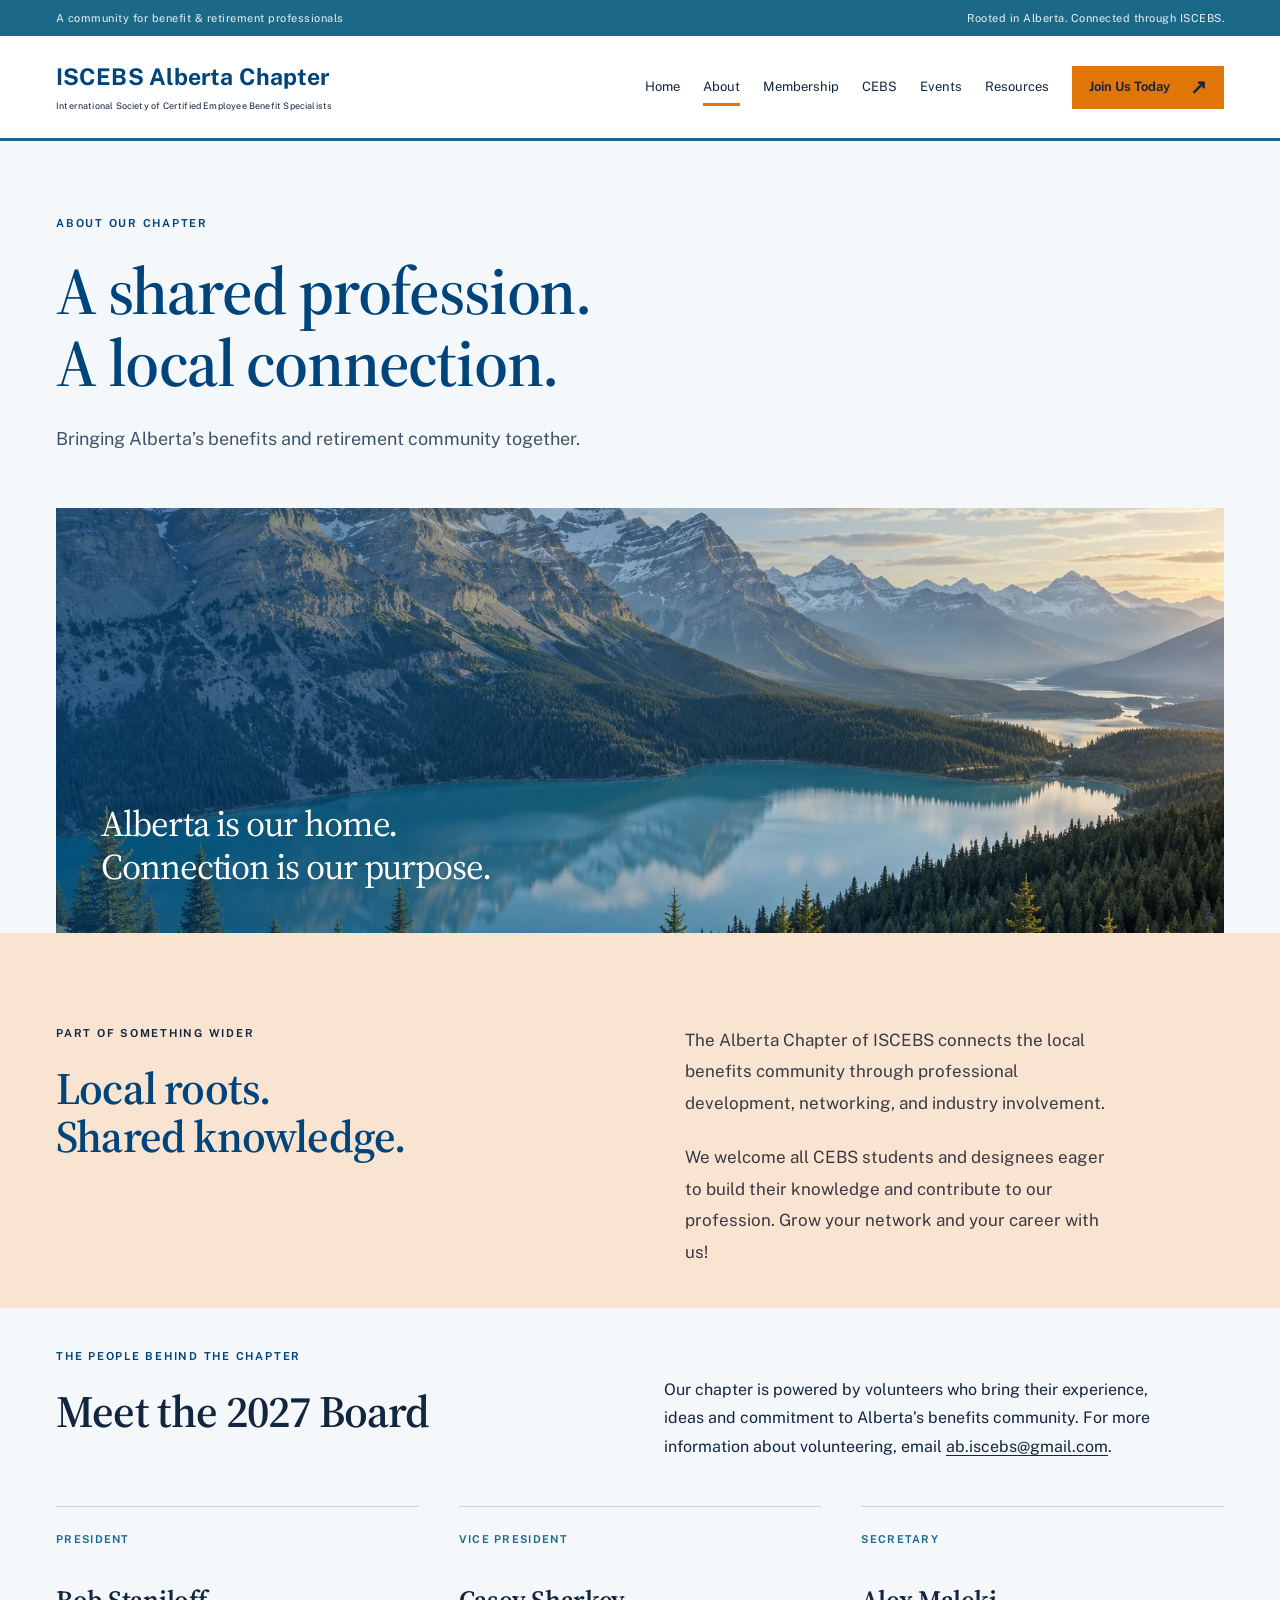
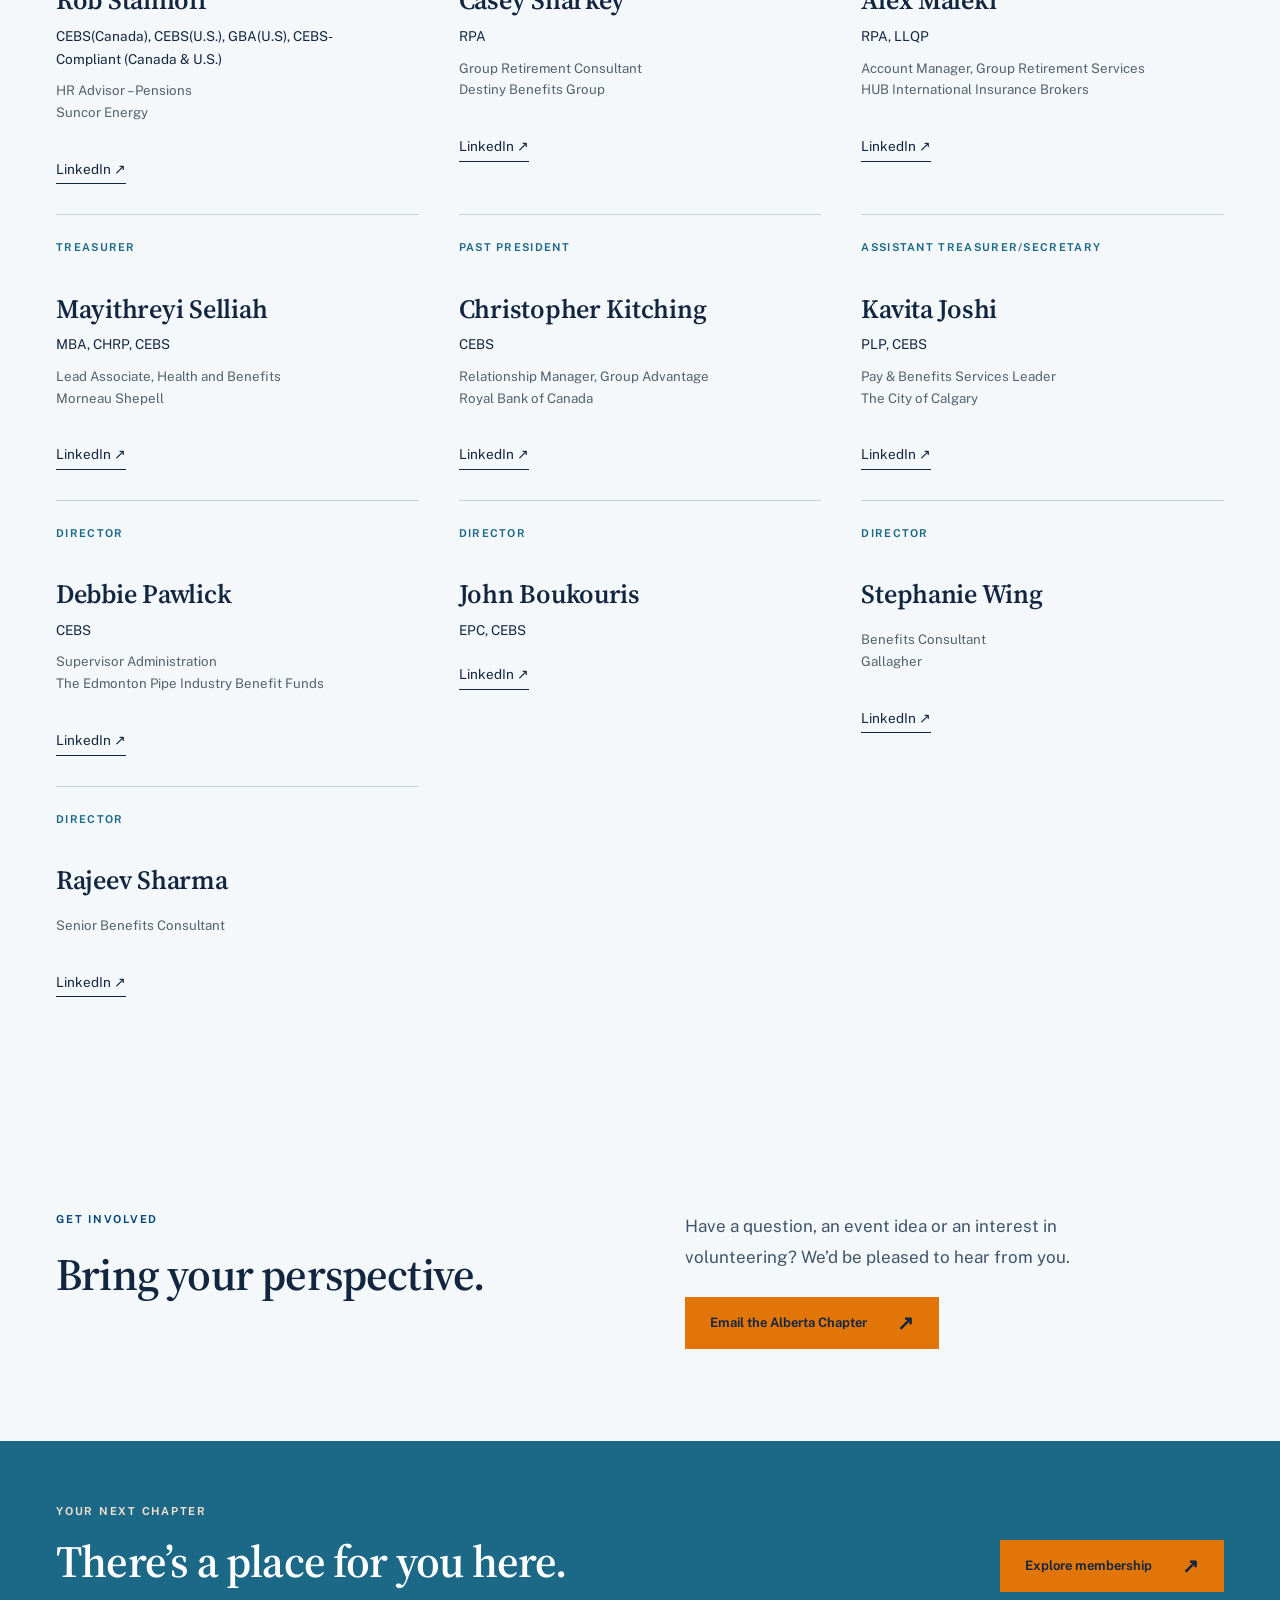
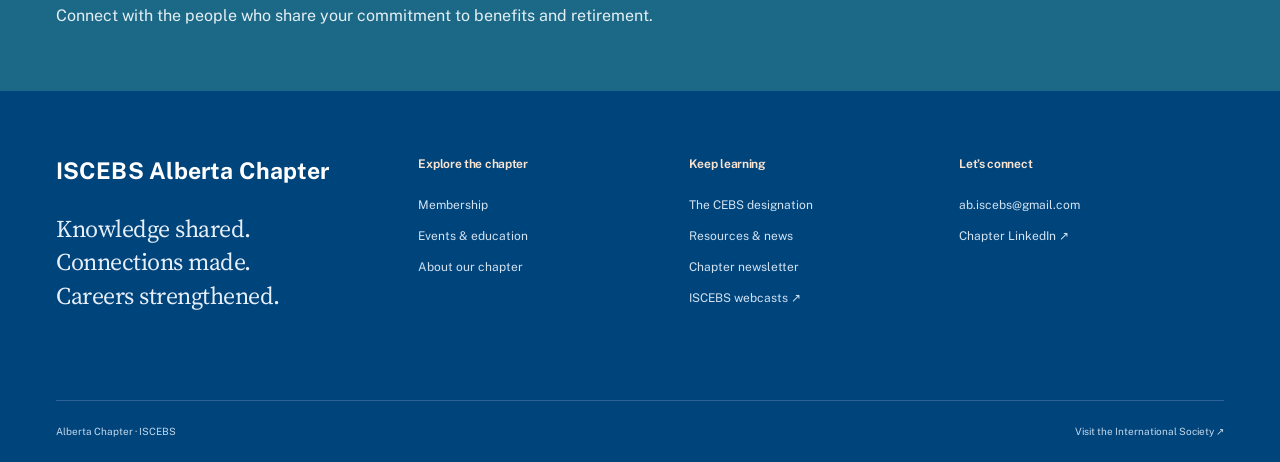
==== commit 97be8787: "Footer: remove 'Questions about joining... Email us' line Co-Authored-By: Claude Opus 5.5 <noreply@a" ====
--- a/about.html
+++ b/about.html
@@ -1 +1 @@
-<!doctype html><html lang="en-CA"><head><meta charset="UTF-8"><meta name="robots" content="noindex"><meta name="viewport" content="width=device-width,initial-scale=1"><meta name="description" content="Meet the Alberta Chapter of ISCEBS: a community for professional learning, collaboration and lasting connections."><meta property="og:type" content="website"><meta property="og:site_name" content="Alberta Chapter of ISCEBS"><meta property="og:title" content="About the Chapter | Alberta Chapter of ISCEBS"><meta property="og:description" content="Meet the Alberta Chapter of ISCEBS: a community for professional learning, collaboration and lasting connections."><meta property="og:url" content="https://abiscebs.com/about.html"><meta property="og:image" content="https://abiscebs.com/assets/share.jpg"><meta property="og:image:width" content="1200"><meta property="og:image:height" content="630"><meta property="og:image:alt" content="ISCEBS Alberta Chapter – Knowledge shared. Connections made."><meta property="og:locale" content="en_CA"><meta name="twitter:card" content="summary_large_image"><meta name="theme-color" content="#142f40"><title>About the Chapter | Alberta Chapter of ISCEBS</title><link rel="icon" href="assets/favicon.svg" type="image/svg+xml"><link rel="stylesheet" href="assets/style.css"><link rel="preconnect" href="https://fonts.googleapis.com"><link rel="preconnect" href="https://fonts.gstatic.com" crossorigin><link rel="stylesheet" href="https://fonts.googleapis.com/css2?family=Public+Sans:wght@400;500;600;700&family=Source+Serif+4:opsz,wght@8..60,500;8..60,600;8..60,700&display=swap"><link rel="stylesheet" href="assets/vibrant.css"><script src="assets/site.js" defer></script><script src="assets/wix-config.js" defer></script><script src="assets/wix-client.js" defer></script><script src="assets/wix-board.js" defer></script></head><body class="vibrant"><a class="skip-link" href="#main">Skip to content</a><div class="topline"><div class="wrap">A community for benefit & retirement professionals<span>Rooted in Alberta. Connected through ISCEBS.</span></div></div><header><div class="wrap header-inner"><a class="wordmark" href="index.html" aria-label="Alberta Chapter of ISCEBS home"><strong>ISCEBS Alberta Chapter</strong><small>International Society of Certified Employee Benefit Specialists</small></a><button class="menu-toggle" aria-controls="site-nav" aria-expanded="false">Menu <span aria-hidden="true">☰</span></button><nav id="site-nav" aria-label="Main navigation"><a href="index.html">Home</a><a href="about.html" aria-current="page">About</a><a href="membership.html">Membership</a><a href="cebs.html">CEBS</a><a href="events.html">Events</a><a href="resources.html">Resources</a><a class="button nav-join" href="http://iscebs.org/join" target="_blank" rel="noopener noreferrer">Join Us Today<span aria-hidden="true">↗</span></a></nav></div></header><main id="main"><section class="page-intro wrap"><div class="eyebrow">ABOUT OUR CHAPTER</div><h1>A shared profession.<br>A local connection.</h1><p class="intro-text">Bringing Alberta’s benefits and retirement community together.</p></section><section class="wrap about-image"><img src="assets/alberta.webp" alt="Morning light across a mountain lake in Alberta"><div class="image-label">Alberta is our home.<br>Connection is our purpose.</div></section><section class="soft-section chapter-context"><div class="wrap section split"><div><div class="eyebrow">PART OF SOMETHING WIDER</div><h2>Local roots.<br>Shared knowledge.</h2></div><div class="prose"><p>The Alberta Chapter of ISCEBS connects the local benefits community through professional development, networking, and industry involvement.</p><p>We welcome all CEBS students and designees eager to build their knowledge and contribute to our profession. Grow your network and your career with us!</p></div></div></section><section class="wrap section" id="board" aria-labelledby="board-heading"><div class="board-intro"><div><div class="eyebrow">THE PEOPLE BEHIND THE CHAPTER</div><h2 id="board-heading">Meet the 2027 Board</h2></div><p>Our chapter is powered by volunteers who bring their experience, ideas and commitment to Alberta’s benefits community. For more information about volunteering, email <a href="mailto:ab.iscebs@gmail.com" style="text-decoration:underline;text-underline-offset:3px">ab.iscebs@gmail.com</a>.</p></div><div class="board-grid" data-wix-board><article class="board-member"><div class="eyebrow">President</div><h3>Rob Staniloff</h3><p class="board-credentials">CEBS(Canada), CEBS(U.S.), GBA(U.S), CEBS-Compliant (Canada &amp; U.S.)</p><p class="board-work">HR Advisor – Pensions<br>Suncor Energy</p><a class="board-link" href="https://www.linkedin.com/in/rob-staniloff-cebs-canada-cebs-u-s-gba-u-s-cebs-compliant-canada-and-u-s-%F0%9F%87%A8%F0%9F%87%A6-%F0%9F%87%BA%F0%9F%87%B8-157169285/" target="_blank" rel="noopener noreferrer" aria-label="Rob Staniloff on LinkedIn">LinkedIn <span aria-hidden="true">↗</span></a></article><article class="board-member"><div class="eyebrow">Vice President</div><h3>Casey Sharkey</h3><p class="board-credentials">RPA</p><p class="board-work">Group Retirement Consultant<br>Destiny Benefits Group</p><a class="board-link" href="https://www.linkedin.com/in/caseysharkeyandco/" target="_blank" rel="noopener noreferrer" aria-label="Casey Sharkey on LinkedIn">LinkedIn <span aria-hidden="true">↗</span></a></article><article class="board-member"><div class="eyebrow">Secretary</div><h3>Alex Maleki</h3><p class="board-credentials">RPA, LLQP</p><p class="board-work">Account Manager, Group Retirement Services<br>HUB International Insurance Brokers</p><a class="board-link" href="https://www.linkedin.com/in/amalekii/" target="_blank" rel="noopener noreferrer" aria-label="Alex Maleki on LinkedIn">LinkedIn <span aria-hidden="true">↗</span></a></article><article class="board-member"><div class="eyebrow">Treasurer</div><h3>Mayithreyi Selliah</h3><p class="board-credentials">MBA, CHRP, CEBS</p><p class="board-work">Lead Associate, Health and Benefits<br>Morneau Shepell</p><a class="board-link" href="https://www.linkedin.com/in/mayithreyi/" target="_blank" rel="noopener noreferrer" aria-label="Mayithreyi Selliah on LinkedIn">LinkedIn <span aria-hidden="true">↗</span></a></article><article class="board-member"><div class="eyebrow">Past President</div><h3>Christopher Kitching</h3><p class="board-credentials">CEBS</p><p class="board-work">Relationship Manager, Group Advantage<br>Royal Bank of Canada</p><a class="board-link" href="https://www.linkedin.com/in/chriskitching/" target="_blank" rel="noopener noreferrer" aria-label="Christopher Kitching on LinkedIn">LinkedIn <span aria-hidden="true">↗</span></a></article><article class="board-member"><div class="eyebrow">Assistant Treasurer/Secretary</div><h3>Kavita Joshi</h3><p class="board-credentials">PLP, CEBS</p><p class="board-work">Pay &amp; Benefits Services Leader<br>The City of Calgary</p><a class="board-link" href="https://www.linkedin.com/in/kavita-joshi-plp-cebs-ab603215/" target="_blank" rel="noopener noreferrer" aria-label="Kavita Joshi on LinkedIn">LinkedIn <span aria-hidden="true">↗</span></a></article><article class="board-member"><div class="eyebrow">Director</div><h3>Debbie Pawlick</h3><p class="board-credentials">CEBS</p><p class="board-work">Supervisor Administration<br>The Edmonton Pipe Industry Benefit Funds</p><a class="board-link" href="https://www.linkedin.com/in/debbie-pawlick-370826a8/" target="_blank" rel="noopener noreferrer" aria-label="Debbie Pawlick on LinkedIn">LinkedIn <span aria-hidden="true">↗</span></a></article><article class="board-member"><div class="eyebrow">Director</div><h3>John Boukouris</h3><p class="board-credentials">EPC, CEBS</p><a class="board-link" href="https://www.linkedin.com/in/john-boukouris-epc-cebs-69357921/" target="_blank" rel="noopener noreferrer" aria-label="John Boukouris on LinkedIn">LinkedIn <span aria-hidden="true">↗</span></a></article><article class="board-member"><div class="eyebrow">Director</div><h3>Stephanie Wing</h3><p class="board-credentials"></p><p class="board-work">Benefits Consultant<br>Gallagher</p><a class="board-link" href="https://www.linkedin.com/in/wingstephanie/" target="_blank" rel="noopener noreferrer" aria-label="Stephanie Wing on LinkedIn">LinkedIn <span aria-hidden="true">↗</span></a></article><article class="board-member"><div class="eyebrow">Director</div><h3>Rajeev Sharma</h3><p class="board-credentials"></p><p class="board-work">Senior Benefits Consultant</p><a class="board-link" href="https://www.linkedin.com/in/rajeev-sharma-60226117/" target="_blank" rel="noopener noreferrer" aria-label="Rajeev Sharma on LinkedIn">LinkedIn <span aria-hidden="true">↗</span></a></article></div></section><section class="wrap section split"><div><div class="eyebrow">GET INVOLVED</div><h2>Bring your perspective.</h2></div><div class="prose"><p>Have a question, an event idea or an interest in volunteering? We’d be pleased to hear from you.</p><a class="button" href="mailto:ab.iscebs@gmail.com">Email the Alberta Chapter<span aria-hidden="true">↗</span></a></div></section><section class="join-band"><div class="wrap join-inner"><div><div class="eyebrow">YOUR NEXT CHAPTER</div><h2>There’s a place for you here.</h2><p>Connect with the people who share your commitment to benefits and retirement.</p></div><a class="button light" href="membership.html">Explore membership<span aria-hidden="true">↗</span></a></div></section></main><footer><div class="wrap footer-main"><div class="footer-brand"><a class="wordmark" href="index.html"><strong>ISCEBS Alberta Chapter</strong></a><p>Knowledge shared.<br>Connections made.<br>Careers strengthened.</p></div><div><h3>Explore the chapter</h3><a href="membership.html">Membership</a><a href="events.html">Events & education</a><a href="about.html">About our chapter</a></div><div><h3>Keep learning</h3><a href="cebs.html">The CEBS designation</a><a href="resources.html">Resources & news</a><a href="newsletter.html">Chapter newsletter</a><a href="https://www.iscebs.org/home/education---resources/webcasts" target="_blank" rel="noopener noreferrer">ISCEBS webcasts ↗</a></div><div><h3>Let’s connect</h3><a href="mailto:ab.iscebs@gmail.com">ab.iscebs@gmail.com</a><a href="https://www.linkedin.com/company/94094639/" target="_blank" rel="noopener noreferrer">Chapter LinkedIn ↗</a><p>Questions about joining, events<br>or getting involved? <a class="footer-email" href="mailto:ab.iscebs@gmail.com">Email us&nbsp;<span aria-hidden="true">↗</span></a></p></div></div><div class="wrap footer-bottom"><span>Alberta Chapter · ISCEBS</span><a href="https://www.iscebs.org/" target="_blank" rel="noopener noreferrer">Visit the International Society ↗</a></div></footer></body></html>+<!doctype html><html lang="en-CA"><head><meta charset="UTF-8"><meta name="robots" content="noindex"><meta name="viewport" content="width=device-width,initial-scale=1"><meta name="description" content="Meet the Alberta Chapter of ISCEBS: a community for professional learning, collaboration and lasting connections."><meta property="og:type" content="website"><meta property="og:site_name" content="Alberta Chapter of ISCEBS"><meta property="og:title" content="About the Chapter | Alberta Chapter of ISCEBS"><meta property="og:description" content="Meet the Alberta Chapter of ISCEBS: a community for professional learning, collaboration and lasting connections."><meta property="og:url" content="https://abiscebs.com/about.html"><meta property="og:image" content="https://abiscebs.com/assets/share.jpg"><meta property="og:image:width" content="1200"><meta property="og:image:height" content="630"><meta property="og:image:alt" content="ISCEBS Alberta Chapter – Knowledge shared. Connections made."><meta property="og:locale" content="en_CA"><meta name="twitter:card" content="summary_large_image"><meta name="theme-color" content="#142f40"><title>About the Chapter | Alberta Chapter of ISCEBS</title><link rel="icon" href="assets/favicon.svg" type="image/svg+xml"><link rel="stylesheet" href="assets/style.css"><link rel="preconnect" href="https://fonts.googleapis.com"><link rel="preconnect" href="https://fonts.gstatic.com" crossorigin><link rel="stylesheet" href="https://fonts.googleapis.com/css2?family=Public+Sans:wght@400;500;600;700&family=Source+Serif+4:opsz,wght@8..60,500;8..60,600;8..60,700&display=swap"><link rel="stylesheet" href="assets/vibrant.css"><script src="assets/site.js" defer></script><script src="assets/wix-config.js" defer></script><script src="assets/wix-client.js" defer></script><script src="assets/wix-board.js" defer></script></head><body class="vibrant"><a class="skip-link" href="#main">Skip to content</a><div class="topline"><div class="wrap">A community for benefit & retirement professionals<span>Rooted in Alberta. Connected through ISCEBS.</span></div></div><header><div class="wrap header-inner"><a class="wordmark" href="index.html" aria-label="Alberta Chapter of ISCEBS home"><strong>ISCEBS Alberta Chapter</strong><small>International Society of Certified Employee Benefit Specialists</small></a><button class="menu-toggle" aria-controls="site-nav" aria-expanded="false">Menu <span aria-hidden="true">☰</span></button><nav id="site-nav" aria-label="Main navigation"><a href="index.html">Home</a><a href="about.html" aria-current="page">About</a><a href="membership.html">Membership</a><a href="cebs.html">CEBS</a><a href="events.html">Events</a><a href="resources.html">Resources</a><a class="button nav-join" href="http://iscebs.org/join" target="_blank" rel="noopener noreferrer">Join Us Today<span aria-hidden="true">↗</span></a></nav></div></header><main id="main"><section class="page-intro wrap"><div class="eyebrow">ABOUT OUR CHAPTER</div><h1>A shared profession.<br>A local connection.</h1><p class="intro-text">Bringing Alberta’s benefits and retirement community together.</p></section><section class="wrap about-image"><img src="assets/alberta.webp" alt="Morning light across a mountain lake in Alberta"><div class="image-label">Alberta is our home.<br>Connection is our purpose.</div></section><section class="soft-section chapter-context"><div class="wrap section split"><div><div class="eyebrow">PART OF SOMETHING WIDER</div><h2>Local roots.<br>Shared knowledge.</h2></div><div class="prose"><p>The Alberta Chapter of ISCEBS connects the local benefits community through professional development, networking, and industry involvement.</p><p>We welcome all CEBS students and designees eager to build their knowledge and contribute to our profession. Grow your network and your career with us!</p></div></div></section><section class="wrap section" id="board" aria-labelledby="board-heading"><div class="board-intro"><div><div class="eyebrow">THE PEOPLE BEHIND THE CHAPTER</div><h2 id="board-heading">Meet the 2027 Board</h2></div><p>Our chapter is powered by volunteers who bring their experience, ideas and commitment to Alberta’s benefits community. For more information about volunteering, email <a href="mailto:ab.iscebs@gmail.com" style="text-decoration:underline;text-underline-offset:3px">ab.iscebs@gmail.com</a>.</p></div><div class="board-grid" data-wix-board><article class="board-member"><div class="eyebrow">President</div><h3>Rob Staniloff</h3><p class="board-credentials">CEBS(Canada), CEBS(U.S.), GBA(U.S), CEBS-Compliant (Canada &amp; U.S.)</p><p class="board-work">HR Advisor – Pensions<br>Suncor Energy</p><a class="board-link" href="https://www.linkedin.com/in/rob-staniloff-cebs-canada-cebs-u-s-gba-u-s-cebs-compliant-canada-and-u-s-%F0%9F%87%A8%F0%9F%87%A6-%F0%9F%87%BA%F0%9F%87%B8-157169285/" target="_blank" rel="noopener noreferrer" aria-label="Rob Staniloff on LinkedIn">LinkedIn <span aria-hidden="true">↗</span></a></article><article class="board-member"><div class="eyebrow">Vice President</div><h3>Casey Sharkey</h3><p class="board-credentials">RPA</p><p class="board-work">Group Retirement Consultant<br>Destiny Benefits Group</p><a class="board-link" href="https://www.linkedin.com/in/caseysharkeyandco/" target="_blank" rel="noopener noreferrer" aria-label="Casey Sharkey on LinkedIn">LinkedIn <span aria-hidden="true">↗</span></a></article><article class="board-member"><div class="eyebrow">Secretary</div><h3>Alex Maleki</h3><p class="board-credentials">RPA, LLQP</p><p class="board-work">Account Manager, Group Retirement Services<br>HUB International Insurance Brokers</p><a class="board-link" href="https://www.linkedin.com/in/amalekii/" target="_blank" rel="noopener noreferrer" aria-label="Alex Maleki on LinkedIn">LinkedIn <span aria-hidden="true">↗</span></a></article><article class="board-member"><div class="eyebrow">Treasurer</div><h3>Mayithreyi Selliah</h3><p class="board-credentials">MBA, CHRP, CEBS</p><p class="board-work">Lead Associate, Health and Benefits<br>Morneau Shepell</p><a class="board-link" href="https://www.linkedin.com/in/mayithreyi/" target="_blank" rel="noopener noreferrer" aria-label="Mayithreyi Selliah on LinkedIn">LinkedIn <span aria-hidden="true">↗</span></a></article><article class="board-member"><div class="eyebrow">Past President</div><h3>Christopher Kitching</h3><p class="board-credentials">CEBS</p><p class="board-work">Relationship Manager, Group Advantage<br>Royal Bank of Canada</p><a class="board-link" href="https://www.linkedin.com/in/chriskitching/" target="_blank" rel="noopener noreferrer" aria-label="Christopher Kitching on LinkedIn">LinkedIn <span aria-hidden="true">↗</span></a></article><article class="board-member"><div class="eyebrow">Assistant Treasurer/Secretary</div><h3>Kavita Joshi</h3><p class="board-credentials">PLP, CEBS</p><p class="board-work">Pay &amp; Benefits Services Leader<br>The City of Calgary</p><a class="board-link" href="https://www.linkedin.com/in/kavita-joshi-plp-cebs-ab603215/" target="_blank" rel="noopener noreferrer" aria-label="Kavita Joshi on LinkedIn">LinkedIn <span aria-hidden="true">↗</span></a></article><article class="board-member"><div class="eyebrow">Director</div><h3>Debbie Pawlick</h3><p class="board-credentials">CEBS</p><p class="board-work">Supervisor Administration<br>The Edmonton Pipe Industry Benefit Funds</p><a class="board-link" href="https://www.linkedin.com/in/debbie-pawlick-370826a8/" target="_blank" rel="noopener noreferrer" aria-label="Debbie Pawlick on LinkedIn">LinkedIn <span aria-hidden="true">↗</span></a></article><article class="board-member"><div class="eyebrow">Director</div><h3>John Boukouris</h3><p class="board-credentials">EPC, CEBS</p><a class="board-link" href="https://www.linkedin.com/in/john-boukouris-epc-cebs-69357921/" target="_blank" rel="noopener noreferrer" aria-label="John Boukouris on LinkedIn">LinkedIn <span aria-hidden="true">↗</span></a></article><article class="board-member"><div class="eyebrow">Director</div><h3>Stephanie Wing</h3><p class="board-credentials"></p><p class="board-work">Benefits Consultant<br>Gallagher</p><a class="board-link" href="https://www.linkedin.com/in/wingstephanie/" target="_blank" rel="noopener noreferrer" aria-label="Stephanie Wing on LinkedIn">LinkedIn <span aria-hidden="true">↗</span></a></article><article class="board-member"><div class="eyebrow">Director</div><h3>Rajeev Sharma</h3><p class="board-credentials"></p><p class="board-work">Senior Benefits Consultant</p><a class="board-link" href="https://www.linkedin.com/in/rajeev-sharma-60226117/" target="_blank" rel="noopener noreferrer" aria-label="Rajeev Sharma on LinkedIn">LinkedIn <span aria-hidden="true">↗</span></a></article></div></section><section class="wrap section split"><div><div class="eyebrow">GET INVOLVED</div><h2>Bring your perspective.</h2></div><div class="prose"><p>Have a question, an event idea or an interest in volunteering? We’d be pleased to hear from you.</p><a class="button" href="mailto:ab.iscebs@gmail.com">Email the Alberta Chapter<span aria-hidden="true">↗</span></a></div></section><section class="join-band"><div class="wrap join-inner"><div><div class="eyebrow">YOUR NEXT CHAPTER</div><h2>There’s a place for you here.</h2><p>Connect with the people who share your commitment to benefits and retirement.</p></div><a class="button light" href="membership.html">Explore membership<span aria-hidden="true">↗</span></a></div></section></main><footer><div class="wrap footer-main"><div class="footer-brand"><a class="wordmark" href="index.html"><strong>ISCEBS Alberta Chapter</strong></a><p>Knowledge shared.<br>Connections made.<br>Careers strengthened.</p></div><div><h3>Explore the chapter</h3><a href="membership.html">Membership</a><a href="events.html">Events & education</a><a href="about.html">About our chapter</a></div><div><h3>Keep learning</h3><a href="cebs.html">The CEBS designation</a><a href="resources.html">Resources & news</a><a href="newsletter.html">Chapter newsletter</a><a href="https://www.iscebs.org/home/education---resources/webcasts" target="_blank" rel="noopener noreferrer">ISCEBS webcasts ↗</a></div><div><h3>Let’s connect</h3><a href="mailto:ab.iscebs@gmail.com">ab.iscebs@gmail.com</a><a href="https://www.linkedin.com/company/94094639/" target="_blank" rel="noopener noreferrer">Chapter LinkedIn ↗</a></div></div><div class="wrap footer-bottom"><span>Alberta Chapter · ISCEBS</span><a href="https://www.iscebs.org/" target="_blank" rel="noopener noreferrer">Visit the International Society ↗</a></div></footer></body></html>
